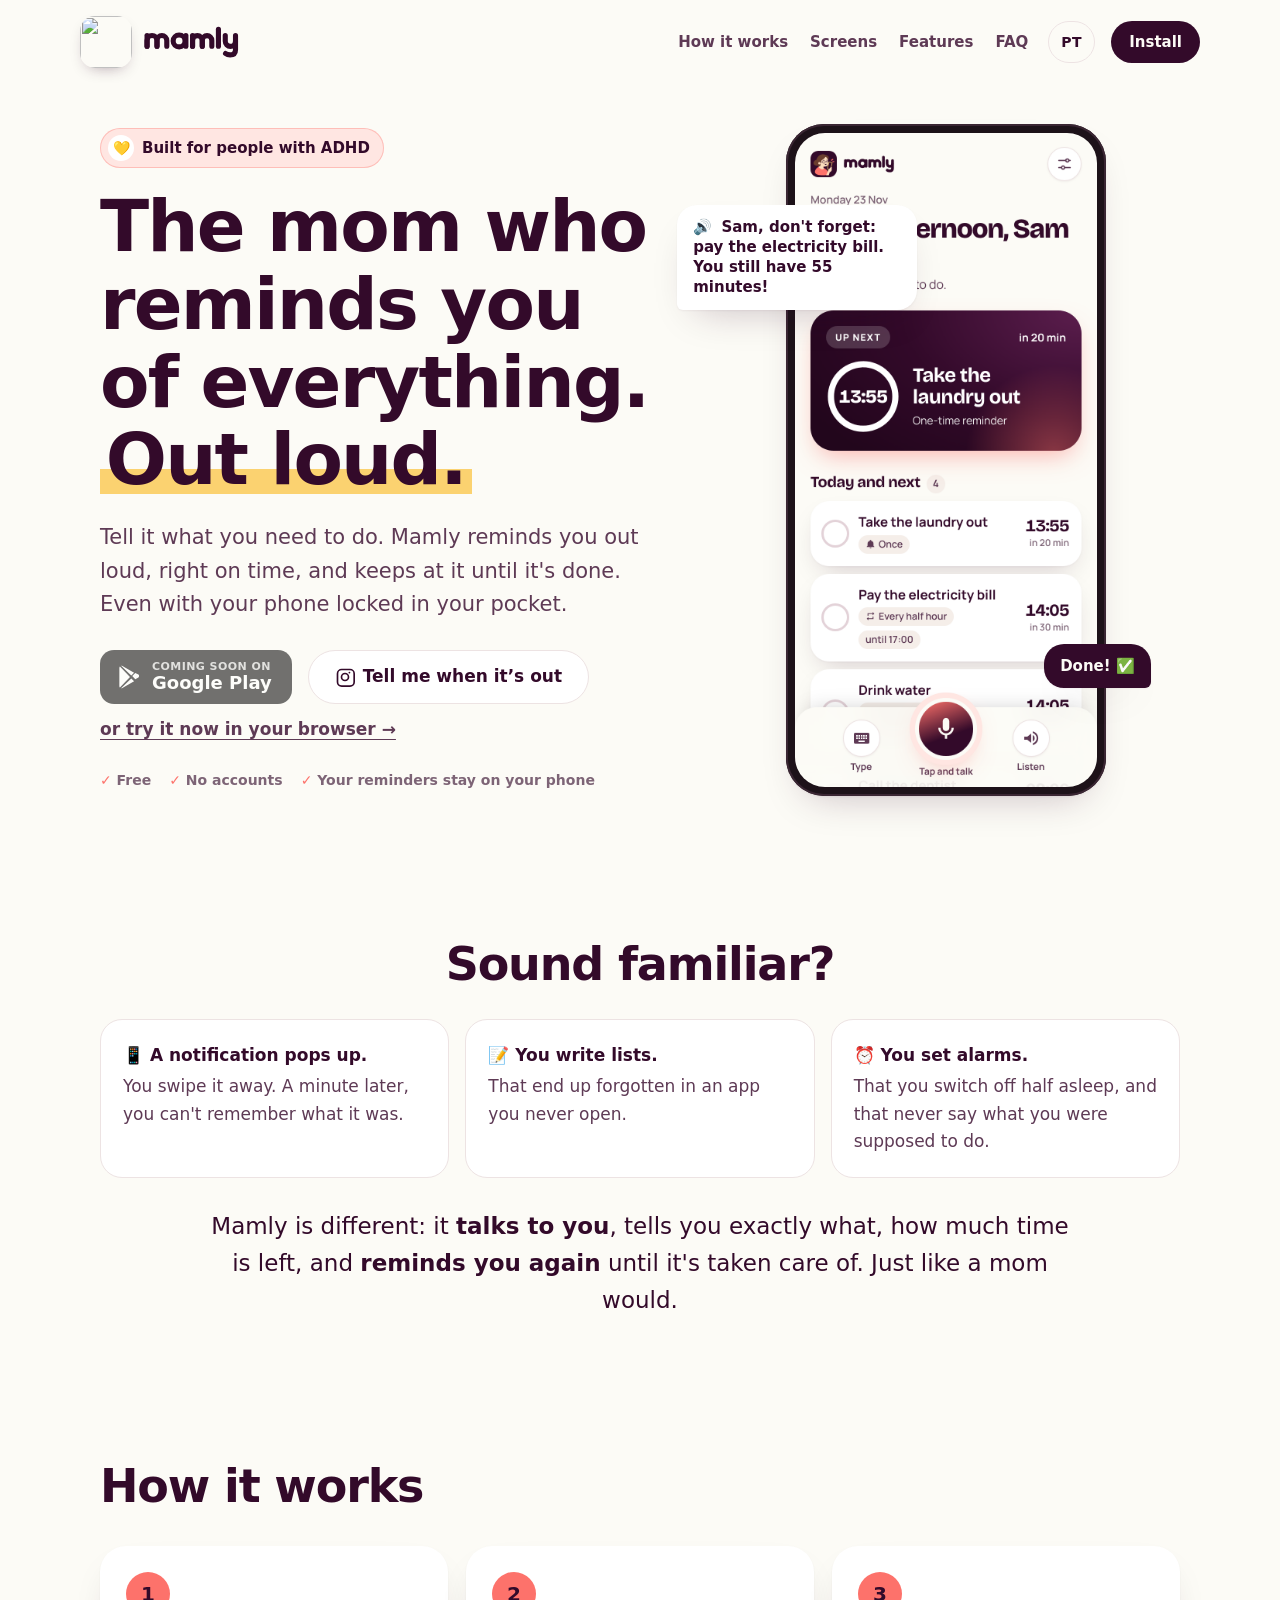
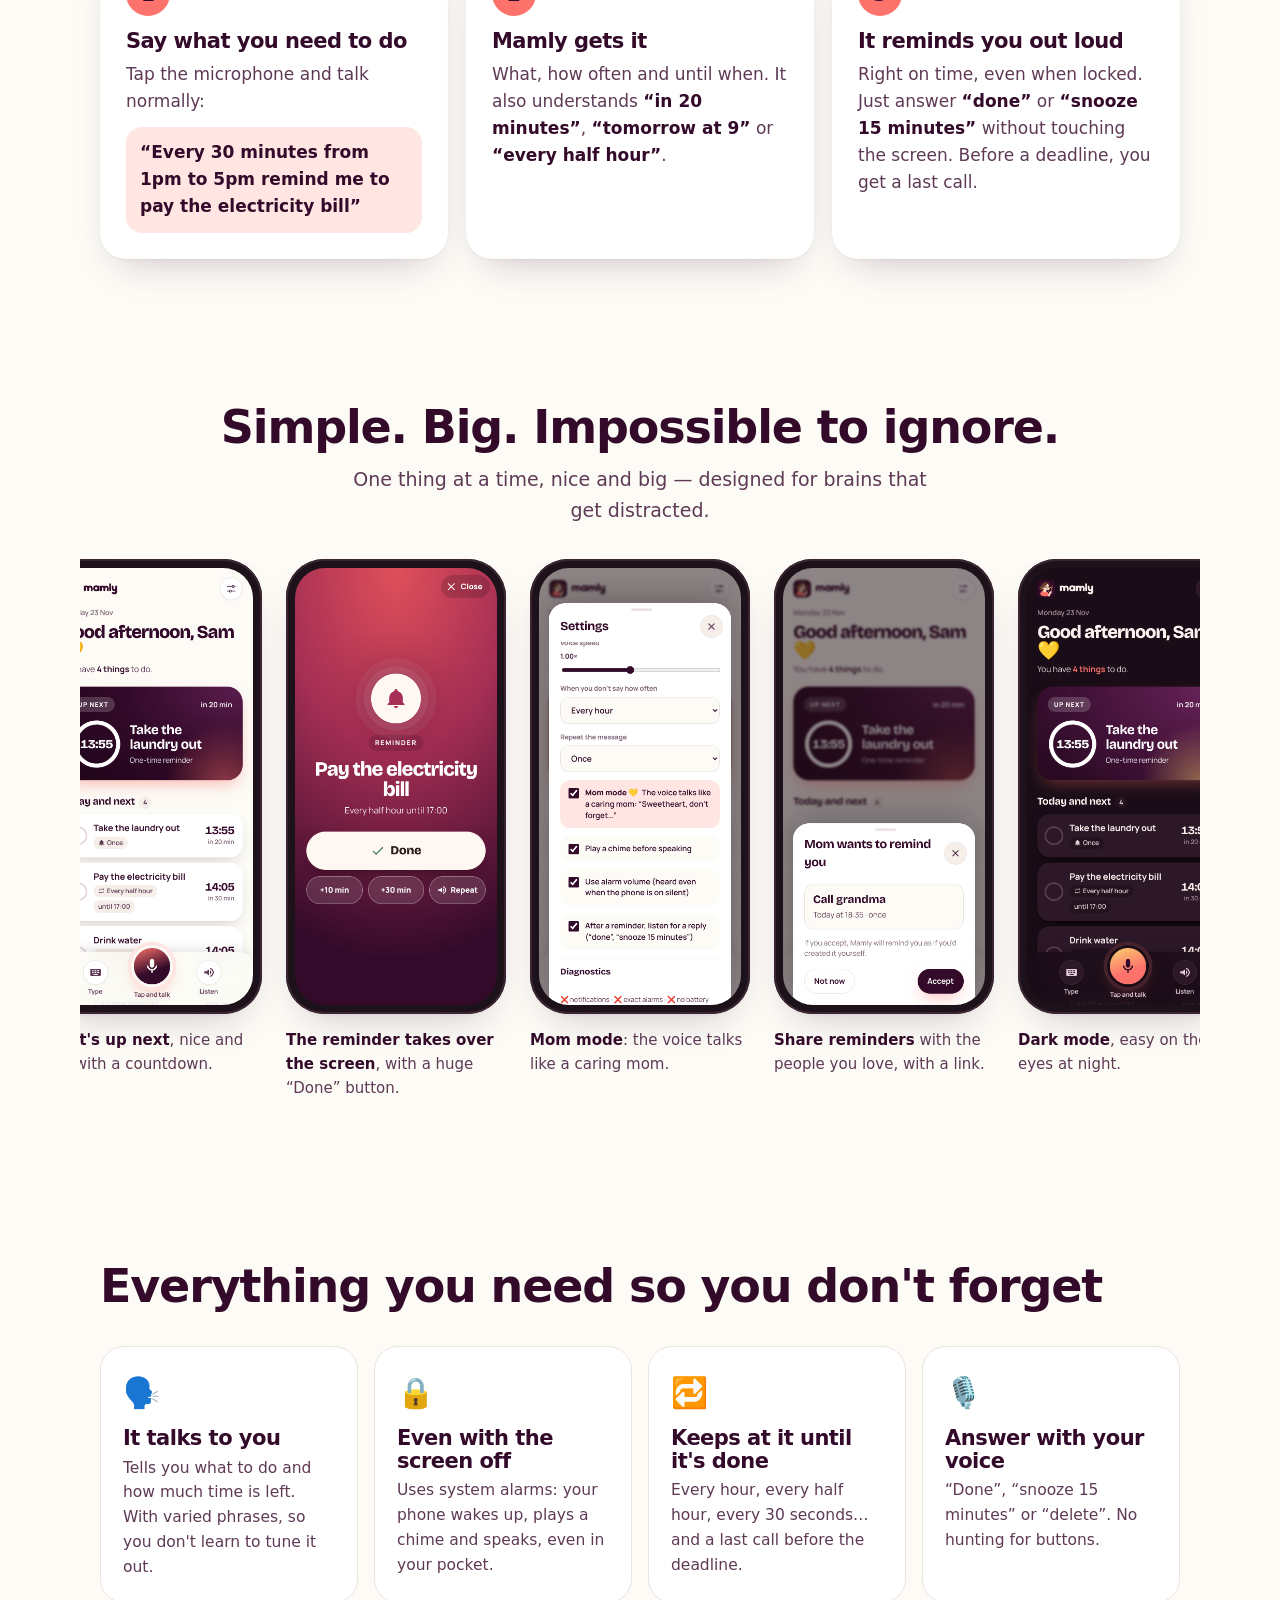
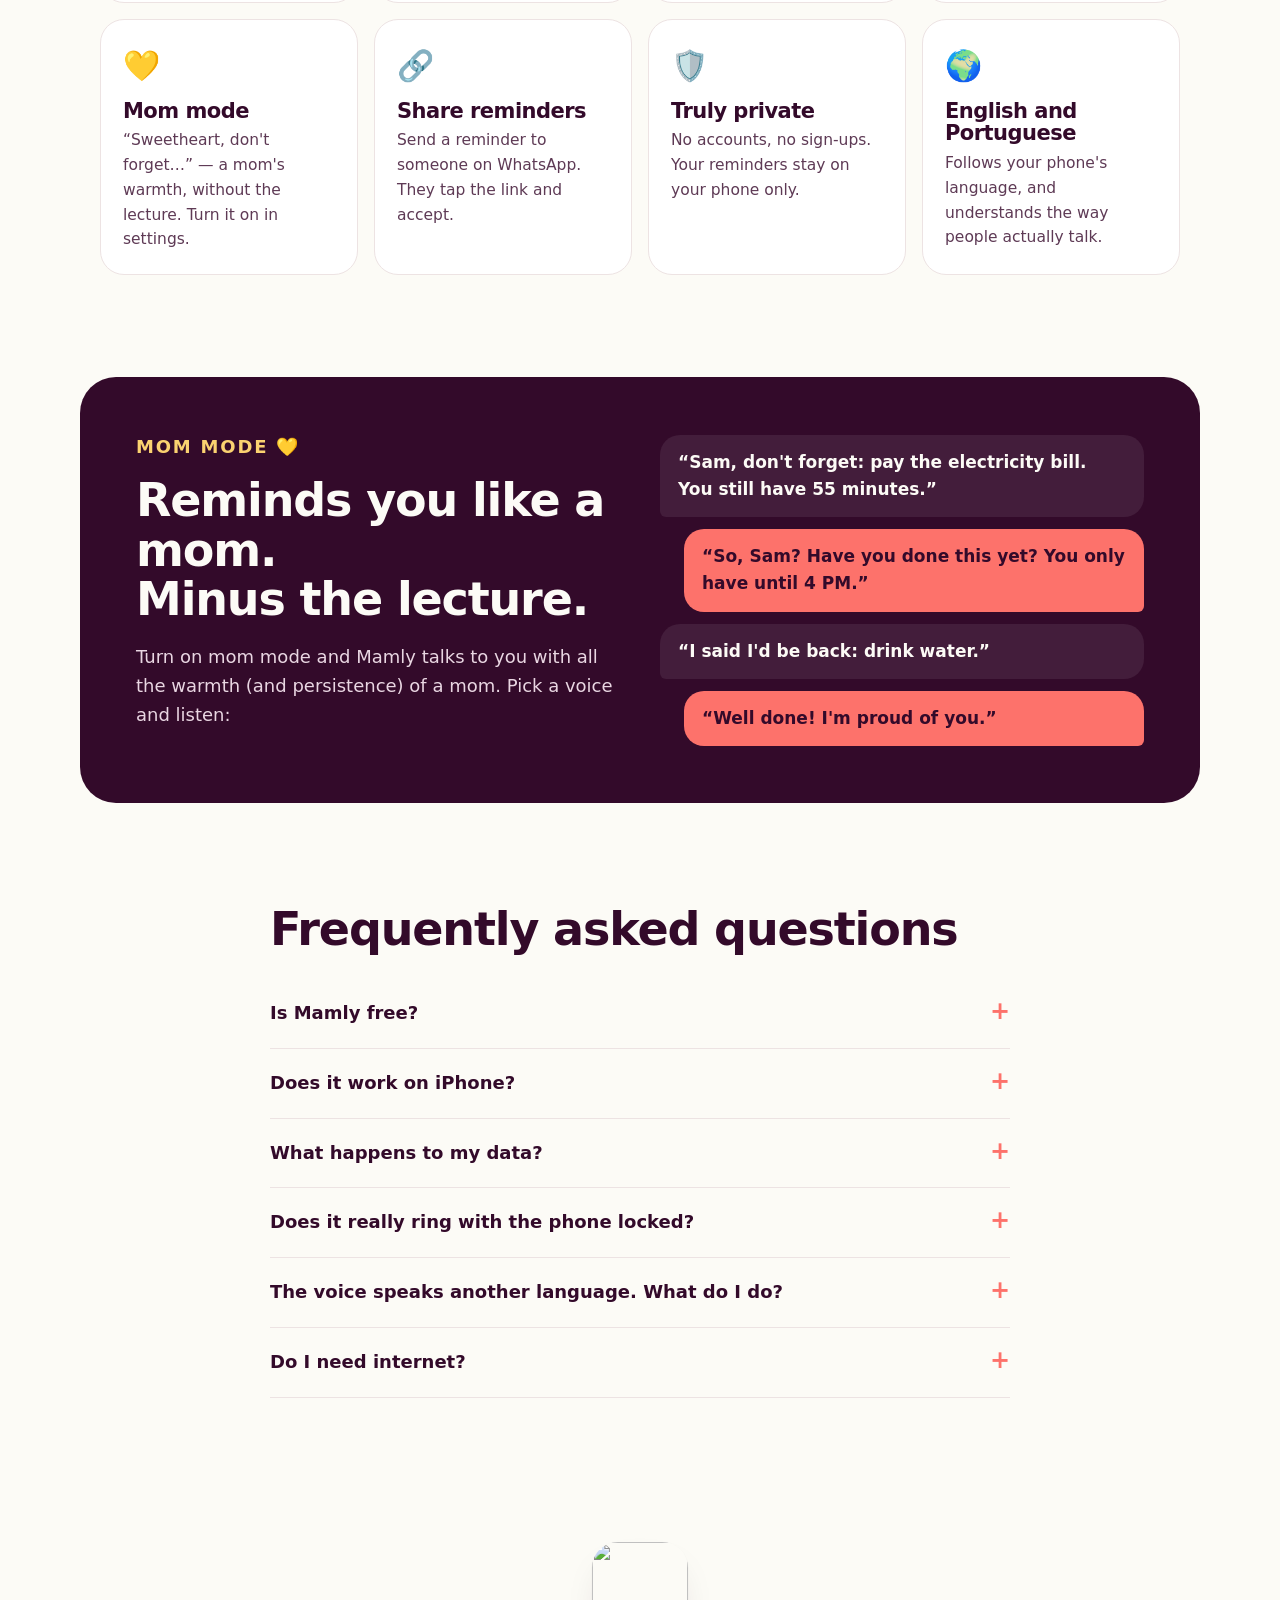
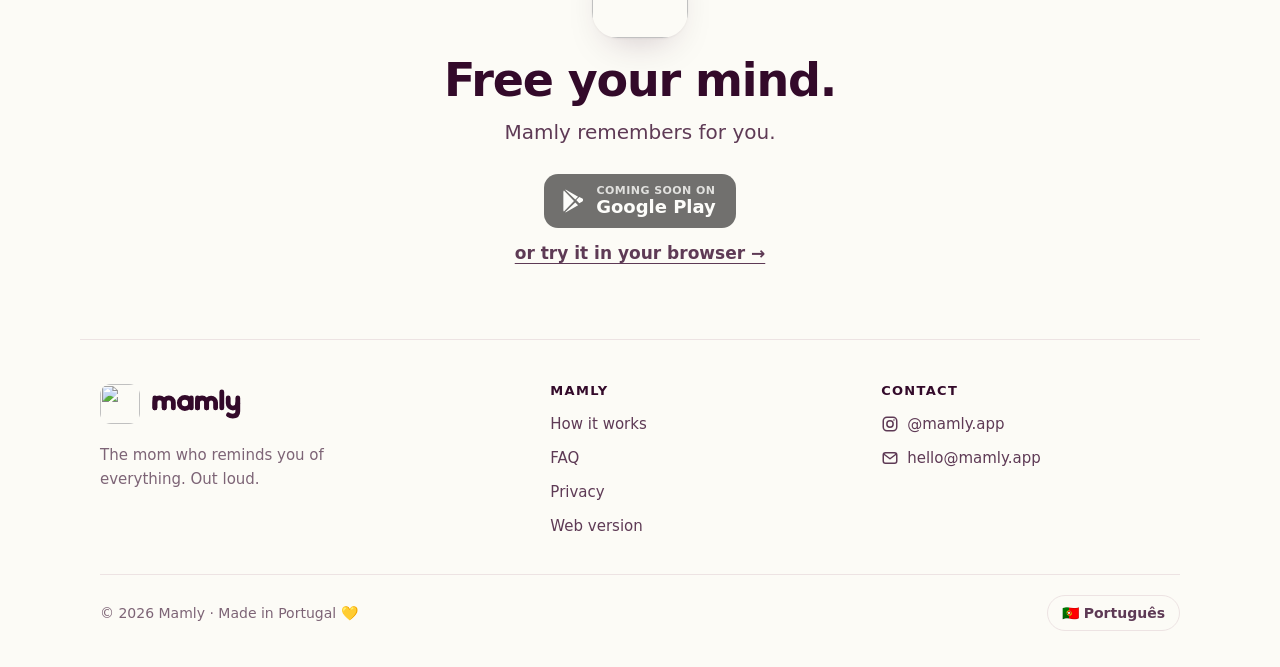
==== site/index.html @ 9e15d246 "Park sponsorship for now: hide the support card and banner The supporters feature stays in the code " ====
<!doctype html>
<html lang="pt-PT">
<head>
  <meta charset="utf-8">
  <meta name="viewport" content="width=device-width, initial-scale=1, viewport-fit=cover">
  <title>Mamly — a mãe que te lembra de tudo, em voz alta</title>
  <meta name="description" content="Diz o que tens de fazer e o Mamly lembra-te em voz alta à hora certa, mesmo com o telemóvel bloqueado. Lembretes falados, feitos a pensar em quem tem PHDA.">
  <meta name="theme-color" content="#FCFBF6" media="(prefers-color-scheme: light)">
  <meta name="theme-color" content="#1A0D17" media="(prefers-color-scheme: dark)">
  <link rel="icon" href="app/icon.svg" type="image/svg+xml">
  <link rel="apple-touch-icon" href="app/icon-512.png">
  <link rel="alternate" hreflang="pt" href="./">
  <link rel="alternate" hreflang="en" href="en/">
  <script>
    // Quem tem o browser noutra língua vai para a versão inglesa (a não ser que tenha escolhido português)
    (function () {
      var pref = null; try { pref = localStorage.getItem('mamly.site.lang'); } catch (e) {}
      var lang = (navigator.language || 'pt').toLowerCase();
      if (pref === 'en' || (!pref && lang.indexOf('pt') !== 0)) location.replace('en/' + location.hash);
    })();
  </script>
  <meta property="og:type" content="website">
  <meta property="og:title" content="Mamly — a mãe que te lembra de tudo, em voz alta">
  <meta property="og:description" content="Dizes o que tens de fazer. O Mamly lembra-te em voz alta, à hora certa — mesmo com o telemóvel bloqueado.">
  <meta property="og:image" content="https://mamly.app/img/og.png">
  <meta property="og:url" content="https://mamly.app/">
  <link rel="canonical" href="https://mamly.app/">
  <meta property="og:locale" content="pt_PT">
  <meta name="twitter:card" content="summary_large_image">
  <link rel="stylesheet" href="site.css">
</head>
<body>
  <header class="nav">
    <a class="brand" href="#top" aria-label="Mamly — início">
      <img src="app/icon.svg" alt="" width="36" height="36">
      <svg viewBox="200 776 852 288" aria-hidden="true"><g fill="none" stroke="currentColor" stroke-width="46" stroke-linecap="round" stroke-linejoin="round"><path d="M227.5 862V958"/><path d="M227.5 958V906A44.75 44.75 0 0 1 317 906V958"/><path d="M317 958V906A44 44 0 0 1 405 906V958"/><circle cx="516" cy="910" r="53.5"/><path d="M577 862V958"/><path d="M637 862V958"/><path d="M637 958V906A43.75 43.75 0 0 1 724.5 906V958"/><path d="M724.5 958V906A43 43 0 0 1 810.5 906V958"/><path d="M870 805V958"/><path d="M931.5 862V913A46.1 46.1 0 0 0 1023.7 913"/><path d="M1023.7 862V990Q1023.7 1036 975 1036Q950 1036 934 1024"/></g></svg>
    </a>
    <nav class="nav-links" aria-label="Secções">
      <a href="#como">Como funciona</a>
      <a href="#ecras">Ecrãs</a>
      <a href="#funcionalidades">Funcionalidades</a>
      <a href="#perguntas">Perguntas</a>
    </nav>
    <a class="lang-switch" href="en/" data-lang="en" hreflang="en" lang="en" title="View in English">EN</a>
    <a class="btn btn-small" href="#instalar" data-play-nav data-goatcounter-click="play-nav">Instalar</a>
  </header>

  <main id="top">
    <!-- início -->
    <section class="hero">
      <div class="hero-text">
        <p class="badge"><span class="badge-dot" aria-hidden="true">💛</span><span>Feito a pensar em quem tem <b>PHDA</b></span></p>
        <h1>A mãe que te lembra de tudo.<br><span class="hl">Em voz alta.</span></h1>
        <p class="lead">Dizes o que tens de fazer. O Mamly lembra-te à hora certa, em voz alta, e insiste até fazeres. Mesmo com o telemóvel bloqueado no bolso.</p>
        <div class="cta" id="instalar">
          <a class="store" data-play href="#" aria-disabled="true" data-goatcounter-click="play-hero">
            <svg viewBox="0 0 24 24" width="26" height="26" aria-hidden="true"><path fill="currentColor" d="M3.6 2.3c-.3.3-.5.8-.5 1.4v16.6c0 .6.2 1.1.5 1.4l9.3-9.7-9.3-9.7Zm10.5 8.4 2.6-2.7L5.9 1.9c-.4-.2-.8-.3-1.2-.2l9.4 9Zm0 2.6-9.4 9c.4.1.8 0 1.2-.2l10.8-6.1-2.6-2.7Zm6.6-3.5-2.9-1.6-2.8 2.9 2.8 2.9 2.9-1.6c.8-.5.8-2.1 0-2.6Z"/></svg>
            <span><small data-live="Disponível no">Em breve no</small>Google Play</span>
          </a>
          <a class="btn btn-soft" href="https://www.instagram.com/mamly.app/" data-soon data-goatcounter-click="instagram-hero"><svg viewBox="0 0 24 24" width="20" height="20" aria-hidden="true" fill="none" stroke="currentColor" stroke-width="2"><rect x="3" y="3" width="20" height="20" rx="5"/><circle cx="12" cy="12" r="4.2"/><circle cx="17.3" cy="6.7" r="1.1" fill="currentColor" stroke="none"/></svg>Avisa-me quando sair</a>
          <a class="link" href="app/" data-goatcounter-click="web-app-hero">ou experimenta já no browser →</a>
        </div>
        <ul class="trust">
          <li>Grátis</li><li>Sem contas</li><li>Os lembretes ficam só no teu telemóvel</li>
        </ul>
      </div>
      <div class="hero-visual">
        <div class="bubble bubble-1"><span>🔊</span> Pedro, não te esqueças: pagar a conta da luz. Ainda tens 55 minutos!</div>
        <div class="phone"><img src="img/ecra-inicio.png" alt="Ecrã principal do Mamly com o próximo aviso e a lista de lembretes" width="390" height="844"></div>
        <div class="bubble bubble-2">Feito! ✅</div>
      </div>
    </section>

    <!-- problema -->
    <section class="problem">
      <h2>Conheces isto?</h2>
      <div class="problem-grid">
        <p><b>📱 Aparece uma notificação.</b> Deslizas para o lado. Um minuto depois, já não te lembras do que era.</p>
        <p><b>📝 Escreves listas.</b> Que ficam esquecidas numa app que nunca abres.</p>
        <p><b>⏰ Metes alarmes.</b> Que desligas a meio do sono e não dizem o que tens de fazer.</p>
      </div>
      <p class="problem-answer">O Mamly é diferente: <b>fala contigo</b>, diz-te exatamente o quê, quanto tempo falta e <b>volta a lembrar</b> até tratares do assunto. Como uma mãe faria.</p>
    </section>

    <!-- como funciona -->
    <section id="como" class="how">
      <h2>Como funciona</h2>
      <ol class="steps">
        <li>
          <span class="step-n">1</span>
          <h3>Dizes o que tens de fazer</h3>
          <p>Carregas no microfone e falas normalmente:</p>
          <q>De 30 em 30 minutos das 13h às 17h avisa-me para pagar a conta da luz</q>
        </li>
        <li>
          <span class="step-n">2</span>
          <h3>O Mamly percebe tudo</h3>
          <p>O quê, de quanto em quanto tempo e até quando. Também percebe <q>daqui a 20 minutos</q>, <q>amanhã às 9</q> ou <q>de meia em meia hora</q>.</p>
        </li>
        <li>
          <span class="step-n">3</span>
          <h3>Lembra-te em voz alta</h3>
          <p>À hora certa, mesmo bloqueado. Respondes <q>feito</q> ou <q>adia 15 minutos</q> sem tocar no ecrã. Antes do prazo, dá-te um último aviso.</p>
        </li>
      </ol>
    </section>

    <!-- ecrãs -->
    <section id="ecras" class="screens">
      <h2>Simples. Grande. Impossível de ignorar.</h2>
      <p class="section-lead">Uma coisa de cada vez, em grande — pensado para cérebros que se distraem.</p>
      <div class="gallery" tabindex="0" aria-label="Ecrãs da app">
        <figure><div class="phone"><img src="img/ecra-inicio.png" alt="Ecrã principal" loading="lazy" width="390" height="844"></div><figcaption><b>O que vem a seguir</b>, em grande, com contagem decrescente.</figcaption></figure>
        <figure><div class="phone"><img src="img/ecra-aviso.png" alt="Aviso em ecrã inteiro" loading="lazy" width="390" height="844"></div><figcaption><b>O aviso ocupa o ecrã todo</b>, com um botão «Feito» enorme.</figcaption></figure>
        <figure><div class="phone"><img src="img/ecra-modo-mae.png" alt="Definições com o modo mãe" loading="lazy" width="390" height="844"></div><figcaption><b>Modo mãe</b>: a voz fala como uma mãe carinhosa.</figcaption></figure>
        <figure><div class="phone"><img src="img/ecra-partilha.png" alt="Lembrete partilhado" loading="lazy" width="390" height="844"></div><figcaption><b>Partilha lembretes</b> com quem gostas, por um link.</figcaption></figure>
        <figure><div class="phone"><img src="img/ecra-escuro.png" alt="Modo escuro" loading="lazy" width="390" height="844"></div><figcaption><b>Modo escuro</b>, para não te encandear à noite.</figcaption></figure>
      </div>
    </section>

    <!-- funcionalidades -->
    <section id="funcionalidades" class="features">
      <h2>Tudo o que precisas para não te esqueceres</h2>
      <div class="feature-grid">
        <article><span class="fi">🗣️</span><h3>Fala contigo</h3><p>Diz-te o que tens de fazer e quanto tempo falta. Com frases variadas, para não te habituares a ignorar.</p></article>
        <article><span class="fi">🔒</span><h3>Mesmo com o ecrã desligado</h3><p>Usa os alarmes do sistema: o telemóvel acorda, toca um sinal e fala, mesmo no bolso.</p></article>
        <article><span class="fi">🔁</span><h3>Insiste até fazeres</h3><p>De hora a hora, de meia em meia hora, de 30 em 30 segundos… e um último aviso antes do prazo.</p></article>
        <article><span class="fi">🎙️</span><h3>Respondes por voz</h3><p>«Feito», «adia 15 minutos» ou «apaga». Sem procurar botões.</p></article>
        <article><span class="fi">💛</span><h3>Modo mãe</h3><p>«Meu amor, não te esqueças…» — carinho de mãe, sem sermões. Liga-se nas definições.</p></article>
        <article><span class="fi">🔗</span><h3>Partilha lembretes</h3><p>Manda um lembrete a alguém por WhatsApp. A pessoa toca no link e aceita.</p></article>
        <article><span class="fi">🛡️</span><h3>Privado de verdade</h3><p>Sem contas e sem registos. Os teus lembretes ficam só no teu telemóvel.</p></article>
        <article><span class="fi">🇵🇹</span><h3>Em português de Portugal</h3><p>Percebe a forma como falamos e responde com voz portuguesa.</p></article>
      </div>
    </section>

    <!-- modo mãe -->
    <section class="mom">
      <div class="mom-text">
        <p class="eyebrow">Modo mãe 💛</p>
        <h2>Lembra-te como uma mãe.<br>Sem os sermões.</h2>
        <p>Liga o modo mãe e o Mamly passa a falar contigo com o carinho (e a insistência) de uma mãe. Escolhe uma voz e ouve:</p>
      </div>
      <ul class="quotes">
        <li>«Pedro, não te esqueças: pagar a conta da luz. Ainda tens 55 minutos.»</li>
        <li>«Então, Pedro? Já trataste disto? Só tens até às 16 horas.»</li>
        <li>«Eu disse que voltava: beber água.»</li>
        <li>«Muito bem! Estou orgulhosa de ti.»</li>
      </ul>
    </section>

    <!-- perguntas -->
    <section id="perguntas" class="faq">
      <h2>Perguntas frequentes</h2>
      <details><summary>O Mamly é grátis?</summary><p>Sim, é grátis e sem subscrições.</p></details>
      <details><summary>Funciona no iPhone?</summary><p>Por agora a app é só para Android. No iPhone podes usar a <a href="app/">versão web</a>, mas aí os avisos só tocam com a página aberta.</p></details>
      <details><summary>O que acontece aos meus dados?</summary><p>Os lembretes ficam guardados só no teu telemóvel. Não há contas nem servidores do Mamly. Quando falas para o microfone, o áudio é transformado em texto pelo serviço de voz do Android (normalmente da Google). Lê a <a href="privacidade.html">política de privacidade</a>.</p></details>
      <details><summary>Toca mesmo com o telemóvel bloqueado?</summary><p>Sim. O Mamly usa os alarmes do sistema Android. Em algumas marcas (Samsung, Xiaomi) convém permitir que a app funcione em segundo plano — a própria app mostra-te como.</p></details>
      <details><summary>A voz fala noutra língua. O que faço?</summary><p>Instala a voz «Português (Portugal)» nas definições do Android, em «Saída de texto para voz», e escolhe a Google como motor. A app ajuda-te a lá chegar.</p></details>
      <details><summary>Preciso de internet?</summary><p>Os avisos funcionam sem internet. Para perceber o que dizes ao microfone e para as vozes «naturais», o Android pode precisar de ligação.</p></details>
    </section>

    <!-- apoio -->
    <section class="sponsor" id="apoiar" hidden>
      <div class="sponsor-card">
        <p class="eyebrow">Apoia o projeto</p>
        <h2>Este espaço pode ser teu.</h2>
        <p>O Mamly é grátis e feito com carinho em Portugal. Se a tua marca, empresa ou projeto quer apoiar o Mamly, fala connosco.</p>
        <a class="btn" href="apoiar.html" data-goatcounter-click="banner-apoiar">Quero apoiar</a>
      </div>
    </section>

    <!-- chamada final -->
    <section class="final">
      <img src="app/icon.svg" alt="" width="96" height="96">
      <h2>Deixa a tua cabeça livre.</h2>
      <p>O Mamly lembra-se por ti.</p>
      <div class="cta cta-center">
        <a class="store" data-play href="#" aria-disabled="true" data-goatcounter-click="play-final">
          <svg viewBox="0 0 24 24" width="26" height="26" aria-hidden="true"><path fill="currentColor" d="M3.6 2.3c-.3.3-.5.8-.5 1.4v16.6c0 .6.2 1.1.5 1.4l9.3-9.7-9.3-9.7Zm10.5 8.4 2.6-2.7L5.9 1.9c-.4-.2-.8-.3-1.2-.2l9.4 9Zm0 2.6-9.4 9c.4.1.8 0 1.2-.2l10.8-6.1-2.6-2.7Zm6.6-3.5-2.9-1.6-2.8 2.9 2.8 2.9 2.9-1.6c.8-.5.8-2.1 0-2.6Z"/></svg>
          <span><small data-live="Disponível no">Em breve no</small>Google Play</span>
        </a>
        <a class="link" href="app/" data-goatcounter-click="web-app-final">ou experimenta no browser →</a>
      </div>
    </section>
  </main>

  <footer class="footer">
    <div class="footer-grid">
      <div class="footer-brand">
        <a class="footer-logo" href="./"><img src="app/icon.svg" alt="" width="40" height="40"><svg viewBox="200 776 852 288" aria-hidden="true"><g fill="none" stroke="currentColor" stroke-width="46" stroke-linecap="round" stroke-linejoin="round"><path d="M227.5 862V958"/><path d="M227.5 958V906A44.75 44.75 0 0 1 317 906V958"/><path d="M317 958V906A44 44 0 0 1 405 906V958"/><circle cx="516" cy="910" r="53.5"/><path d="M577 862V958"/><path d="M637 862V958"/><path d="M637 958V906A43.75 43.75 0 0 1 724.5 906V958"/><path d="M724.5 958V906A43 43 0 0 1 810.5 906V958"/><path d="M870 805V958"/><path d="M931.5 862V913A46.1 46.1 0 0 0 1023.7 913"/><path d="M1023.7 862V990Q1023.7 1036 975 1036Q950 1036 934 1024"/></g></svg><span class="sr-only">Mamly</span></a>
        <p>A mãe que te lembra de tudo. Em voz alta.</p>
      </div>
      <nav class="footer-col" aria-label="Mamly">
        <h3>Mamly</h3>
        <a href="./#como">Como funciona</a>
        <a href="./#perguntas">Perguntas</a>
        <a href="privacidade.html">Privacidade</a>
        <a href="app/" data-goatcounter-click="footer-web-app">Versão web</a>
      </nav>
      <div class="footer-col">
        <h3>Contacto</h3>
        <a class="footer-ic" href="https://www.instagram.com/mamly.app/" rel="me" data-goatcounter-click="instagram-footer"><svg viewBox="0 0 24 24" width="18" height="18" aria-hidden="true" fill="none" stroke="currentColor" stroke-width="2"><rect x="3" y="3" width="18" height="18" rx="5"/><circle cx="12" cy="12" r="4.2"/><circle cx="17.3" cy="6.7" r="1.1" fill="currentColor" stroke="none"/></svg>@mamly.app</a>
        <a class="footer-ic" href="mailto:ola@mamly.app" data-goatcounter-click="email-footer"><svg viewBox="0 0 24 24" width="18" height="18" aria-hidden="true" fill="none" stroke="currentColor" stroke-width="2" stroke-linecap="round" stroke-linejoin="round"><rect x="3" y="5" width="18" height="14" rx="3"/><path d="m4 7 8 6 8-6"/></svg>ola@mamly.app</a>
      </div>
    </div>
    <div class="footer-bottom">
      <p>© 2026 Mamly · Feito em Portugal 💛</p>
      <a class="footer-lang" href="en/" data-lang="en" hreflang="en" lang="en">🇬🇧 English</a>
    </div>
  </footer>

  <script src="config.js"></script>
</body>
</html>
---- site/site.css ----
/* Mamly — landing page. Cores do logo: ameixa, coral, amarelo e creme. */
@font-face { font-family: "Bricolage Grotesque"; src: url("app/fonts/bricolage-grotesque.woff2") format("woff2"); font-weight: 200 800; font-display: swap; }
@font-face { font-family: "Manrope"; src: url("app/fonts/manrope.woff2") format("woff2"); font-weight: 200 800; font-display: swap; }

:root {
  --bg: #FCFBF6; --bg-2: #F6EFE9; --card: #FFFFFF; --ink: #330A2A; --ink-2: #5E3A55; --muted: #7D6476; --line: #EDE3E3;
  --plum: #330A2A; --plum-2: #5C1E4E; --coral: #FD726B; --coral-soft: #FFE6E2; --sun: #FBD270; --cream: #FCFBF6;
  --btn-bg: #330A2A; --btn-ink: #FCFBF6;
  --shadow: 0 1px 2px rgba(51,10,42,.05), 0 18px 40px -20px rgba(51,10,42,.28);
  --display: "Bricolage Grotesque", ui-rounded, system-ui, sans-serif;
  --body: "Manrope", system-ui, -apple-system, "Segoe UI", Roboto, sans-serif;
  color-scheme: light;
}
@media (prefers-color-scheme: dark) {
  :root {
    --bg: #1A0D17; --bg-2: #24131F; --card: #2D1828; --ink: #FCF3F0; --ink-2: #E2CDD8; --muted: #A9909F; --line: #42283A;
    --coral-soft: #46222D; --btn-bg: #FD726B; --btn-ink: #330A2A;
    --shadow: 0 1px 2px rgba(0,0,0,.4), 0 18px 40px -20px rgba(0,0,0,.8);
    color-scheme: dark;
  }
}

* { box-sizing: border-box; }
html { scroll-behavior: smooth; -webkit-text-size-adjust: 100%; }
body { margin: 0; background: var(--bg); color: var(--ink); font: 17px/1.6 var(--body); -webkit-font-smoothing: antialiased; overflow-x: hidden; }
img { max-width: 100%; display: block; }
a { color: inherit; }
h1, h2, h3 { font-family: var(--display); letter-spacing: -.025em; line-height: 1.08; margin: 0; }
h2 { font-size: clamp(30px, 6vw, 46px); font-weight: 800; }
h3 { font-size: 21px; font-weight: 700; }
section { max-width: 1120px; margin: 0 auto; padding: 72px 20px; }
:focus-visible { outline: 3px solid var(--coral); outline-offset: 3px; border-radius: 6px; }
@media (max-width: 600px) { section { padding: 56px 16px; } }

/* navegação */
.nav {
  position: sticky; top: 0; z-index: 10; display: flex; align-items: center; gap: 16px;
  max-width: 1160px; margin: 0 auto; padding: 16px 20px;
  background: color-mix(in srgb, var(--bg) 86%, transparent); backdrop-filter: blur(14px); -webkit-backdrop-filter: blur(14px);
}
.brand { display: flex; align-items: center; gap: 12px; text-decoration: none; color: var(--ink); }
.brand img { width: 52px; height: 52px; border-radius: 15px; box-shadow: 0 6px 16px -8px rgba(51,10,42,.45); }
.brand svg { height: 32px; width: auto; }
@media (max-width: 600px) {
  .brand { gap: 10px; }
  .brand img { width: 46px; height: 46px; border-radius: 13px; }
  .brand svg { height: 28px; }
}
.lang-switch {
  display: grid; place-items: center; min-width: 44px; height: 42px; padding: 0 12px; border-radius: 999px;
  border: 1.5px solid var(--line); color: var(--ink); font-weight: 800; font-size: 14px; letter-spacing: .04em; text-decoration: none;
}
.lang-switch:hover { border-color: var(--ink); }
.lang-switch { margin-left: auto; }
.nav-links + .lang-switch { margin-left: 4px; }   /* no computador, os links do menu já empurram para a direita */
.nav-links { display: flex; gap: 22px; margin-left: auto; font-weight: 600; font-size: 15px; }
.nav-links a { text-decoration: none; color: var(--ink-2); }
.nav-links a:hover { color: var(--ink); }
@media (max-width: 820px) {
  .nav-links { display: none; }
  .nav .lang-switch { margin-left: auto; }
  .nav .btn-small { margin-left: 0; }
}

/* botões */
.btn {
  display: inline-flex; align-items: center; justify-content: center; gap: 8px; min-height: 54px; padding: 0 26px;
  border-radius: 999px; background: var(--btn-bg); color: var(--btn-ink); font-weight: 800; font-size: 17px; text-decoration: none;
  box-shadow: 0 14px 30px -12px rgba(253,114,107,.6); transition: transform .15s;
}
.btn:hover { transform: translateY(-2px); }
.btn-small { min-height: 42px; padding: 0 18px; font-size: 15px; box-shadow: none; }
.store {
  display: inline-flex; align-items: center; gap: 10px; min-height: 54px; padding: 0 20px 0 16px; border-radius: 14px;
  background: #000; color: #fff; text-decoration: none; font-weight: 700; font-size: 18px; line-height: 1.1;
}
.store small { display: block; font-size: 11px; font-weight: 600; opacity: .8; text-transform: uppercase; letter-spacing: .04em; }
.store[aria-disabled="true"] { opacity: .55; cursor: default; }
.link { font-weight: 700; color: var(--ink-2); text-underline-offset: 4px; }

/* início */
.hero { display: grid; grid-template-columns: 1.1fr .9fr; gap: 40px; align-items: center; padding-top: 40px; }
.badge {
  display: inline-flex; align-items: center; gap: 8px; margin: 0 0 20px; padding: 7px 14px 7px 8px; border-radius: 999px;
  background: var(--coral-soft); color: var(--ink); font-size: 15px; font-weight: 600; white-space: nowrap;
  box-shadow: inset 0 0 0 1px rgba(253,114,107,.35);
}
.badge b { font-weight: 800; }
.badge-dot { display: grid; place-items: center; width: 26px; height: 26px; border-radius: 50%; background: var(--card); font-size: 14px; }
@media (max-width: 360px) { .badge { font-size: 13.5px; } }
.eyebrow { margin: 0 0 14px; font-size: 13px; font-weight: 800; letter-spacing: .1em; text-transform: uppercase; color: var(--coral); }
.hero h1 { font-size: clamp(40px, 7.4vw, 72px); font-weight: 800; }
.hl { background: linear-gradient(transparent 62%, var(--sun) 62%, var(--sun) 92%, transparent 92%); padding: 0 .08em; }
@media (prefers-color-scheme: dark) { .hl { background: none; color: var(--coral); } }
.lead { font-size: clamp(18px, 2.4vw, 21px); color: var(--ink-2); margin: 22px 0 28px; max-width: 34em; }
.cta { display: flex; flex-wrap: wrap; align-items: center; gap: 12px 16px; }
.cta .link { flex-basis: 100%; }
.cta-center { justify-content: center; } .cta-center .link { text-align: center; }
.trust { display: flex; flex-wrap: wrap; gap: 8px 18px; padding: 0; margin: 26px 0 0; list-style: none; font-size: 14px; font-weight: 600; color: var(--muted); }
.trust li::before { content: "✓ "; color: var(--coral); font-weight: 800; }
.hero-visual { position: relative; justify-self: center; width: min(320px, 78vw); }
.bubble {
  position: absolute; z-index: 2; background: var(--card); color: var(--ink); border-radius: 20px; padding: 12px 16px;
  font-weight: 700; font-size: 15px; line-height: 1.35; box-shadow: var(--shadow); max-width: 240px;
}
.bubble-1 { top: 12%; left: -34%; border-bottom-left-radius: 6px; }
.bubble-1 span { margin-right: 4px; }
.bubble-2 { bottom: 16%; right: -14%; background: var(--plum); color: var(--cream); border-bottom-right-radius: 6px; }
@media (max-width: 860px) {
  .hero { grid-template-columns: 1fr; text-align: left; padding-top: 24px; }
  .hero-visual { margin-top: 30px; }
  .bubble-1 { left: -8%; top: 6%; max-width: 200px; font-size: 14px; }
  .bubble-2 { right: -6%; }
}

/* moldura de telemóvel */
.phone {
  border-radius: 38px; padding: 9px; background: #1d1219; box-shadow: var(--shadow), inset 0 0 0 2px #3a2633;
}
.phone img { border-radius: 30px; width: 100%; height: auto; aspect-ratio: 390 / 844; object-fit: cover; object-position: top; }

/* problema */
.problem { text-align: center; }
.problem-grid { display: grid; grid-template-columns: repeat(3, 1fr); gap: 16px; margin: 30px 0; text-align: left; }
.problem-grid p { margin: 0; background: var(--card); border: 1px solid var(--line); border-radius: 22px; padding: 22px; color: var(--ink-2); }
.problem-grid b { display: block; color: var(--ink); margin-bottom: 4px; }
.problem-answer { font-size: clamp(19px, 2.6vw, 23px); max-width: 38em; margin: 0 auto; }
@media (max-width: 760px) { .problem-grid { grid-template-columns: 1fr; } }

/* como funciona */
.steps { list-style: none; padding: 0; margin: 34px 0 0; display: grid; grid-template-columns: repeat(3, 1fr); gap: 18px; }
.steps li { background: var(--card); border-radius: 26px; padding: 26px; box-shadow: var(--shadow); }
.step-n {
  display: grid; place-items: center; width: 44px; height: 44px; border-radius: 50%; margin-bottom: 14px;
  background: var(--coral); color: var(--plum); font-family: var(--display); font-weight: 800; font-size: 20px;
}
.steps p { color: var(--ink-2); margin: 8px 0 0; }
.steps q { display: block; margin-top: 12px; padding: 12px 14px; border-radius: 16px; background: var(--coral-soft); font-weight: 700; color: var(--ink); }
.steps p q { display: inline; padding: 0; margin: 0; background: none; font-weight: 700; color: var(--ink); }
@media (max-width: 860px) { .steps { grid-template-columns: 1fr; } }

/* ecrãs */
.screens { text-align: center; }
.section-lead { color: var(--ink-2); font-size: 19px; margin: 12px auto 0; max-width: 32em; }
.gallery {
  display: grid; grid-auto-flow: column; grid-auto-columns: minmax(220px, 250px); gap: 24px; overflow-x: auto;
  scroll-snap-type: x mandatory; padding: 34px 20px 18px; margin: 0 -20px; text-align: left; scrollbar-width: thin;
}
.gallery figure { margin: 0; scroll-snap-align: start; }
.gallery { scroll-padding: 0 20px; }
@media (max-width: 600px) { .gallery { margin: 0 -16px; padding: 30px 16px 16px; scroll-padding: 0 16px; } }
.gallery figcaption { margin-top: 14px; font-size: 15px; color: var(--ink-2); }
.gallery figcaption b { color: var(--ink); }
@media (min-width: 1180px) { .gallery { justify-content: center; } }

/* funcionalidades */
.feature-grid { display: grid; grid-template-columns: repeat(4, 1fr); gap: 16px; margin-top: 34px; }
.feature-grid article { background: var(--card); border: 1px solid var(--line); border-radius: 24px; padding: 22px; }
.fi { font-size: 30px; display: block; margin-bottom: 10px; }
.feature-grid p { margin: 6px 0 0; color: var(--ink-2); font-size: 15.5px; }
@media (max-width: 980px) { .feature-grid { grid-template-columns: repeat(2, 1fr); } }
@media (max-width: 520px) { .feature-grid { grid-template-columns: 1fr; } }

/* modo mãe */
.mom {
  display: grid; grid-template-columns: 1fr 1fr; gap: 40px; align-items: center;
  background: var(--plum); color: var(--cream); border-radius: 36px; padding: 56px; margin-top: 30px; margin-bottom: 30px;
}
.mom .eyebrow { color: var(--sun); }
.mom p { color: #E9D6E2; font-size: 18px; }
.quotes { list-style: none; padding: 0; margin: 0; display: grid; gap: 12px; }
.quotes li { background: rgba(255,255,255,.08); border-radius: 20px 20px 20px 6px; padding: 14px 18px; font-weight: 700; font-size: 17px; }
.quotes li:nth-child(even) { background: var(--coral); color: var(--plum); border-radius: 20px 20px 6px 20px; margin-left: 24px; }
@media (max-width: 860px) { .mom { grid-template-columns: 1fr; padding: 34px 22px; border-radius: 28px; margin-left: 16px; margin-right: 16px; } }

/* perguntas */
.faq { max-width: 780px; }
.faq h2 { margin-bottom: 24px; }
.faq details { border-bottom: 1px solid var(--line); padding: 4px 0; }
.faq summary { cursor: pointer; list-style: none; padding: 16px 0; font-weight: 800; font-size: 18px; display: flex; justify-content: space-between; gap: 12px; }
.faq summary::-webkit-details-marker { display: none; }
.faq summary::after { content: "+"; font-size: 24px; line-height: 1; color: var(--coral); transition: transform .2s; }
.faq details[open] summary::after { transform: rotate(45deg); }
.faq p { margin: 0 0 18px; color: var(--ink-2); }

/* final + rodapé */
.final { text-align: center; }
.final img { margin: 0 auto 18px; border-radius: 26px; box-shadow: var(--shadow); }
.final p { font-size: 20px; color: var(--ink-2); margin: 10px 0 26px; }
/* rodapé */
.footer { max-width: 1120px; margin: 0 auto; padding: 44px 20px 36px; border-top: 1px solid var(--line); color: var(--muted); font-size: 15px; }
.footer-grid { display: grid; grid-template-columns: 1.4fr 1fr 1fr; gap: 32px; }
.footer-logo { display: inline-flex; align-items: center; gap: 12px; color: var(--ink); text-decoration: none; font-family: var(--display); font-size: 26px; letter-spacing: -.03em; }
.footer-logo img { border-radius: 11px; }
.footer-logo svg { height: 30px; width: auto; display: block; }
.sr-only { position: absolute; width: 1px; height: 1px; overflow: hidden; clip: rect(0 0 0 0); white-space: nowrap; }
.footer-brand p { margin: 12px 0 0; max-width: 280px; }
.footer-col { display: grid; gap: 10px; align-content: start; }
.footer-col h3 { font-family: var(--body); font-size: 13px; font-weight: 800; letter-spacing: .1em; text-transform: uppercase; color: var(--ink); margin: 0 0 4px; }
.footer-col a { color: var(--ink-2); text-decoration: none; width: fit-content; }
.footer-col a:hover { color: var(--ink); text-decoration: underline; text-underline-offset: 4px; }
.footer-ic { display: inline-flex; align-items: center; gap: 8px; }
.footer-bottom { display: flex; flex-wrap: wrap; justify-content: space-between; align-items: center; gap: 12px; margin-top: 36px; padding-top: 20px; border-top: 1px solid var(--line); font-size: 14px; }
.footer-bottom p { margin: 0; }
.footer-lang { color: var(--ink-2); font-weight: 700; text-decoration: none; padding: 6px 14px; border: 1.5px solid var(--line); border-radius: 999px; }
.footer-lang:hover { border-color: var(--ink); }
@media (max-width: 720px) {
  .footer-grid { grid-template-columns: 1fr 1fr; gap: 28px 20px; }
  .footer-brand { grid-column: 1 / -1; }
}
/* apoio */
.sponsor { padding-top: 0; }
.sponsor-card {
  max-width: 880px; margin: 0 auto; text-align: center; padding: 44px 28px; border-radius: 32px;
  border: 2px dashed color-mix(in srgb, var(--coral) 55%, transparent); background: var(--coral-soft);
}
.sponsor-card h2 { font-size: clamp(30px, 5vw, 42px); }
.sponsor-card p:not(.eyebrow) { max-width: 560px; margin: 14px auto 24px; color: var(--ink-2); }
.btn-soft { background: var(--card); color: var(--ink); border: 1.5px solid var(--line); box-shadow: none; }
@media (prefers-reduced-motion: reduce) { * { transition: none !important; scroll-behavior: auto !important; } }
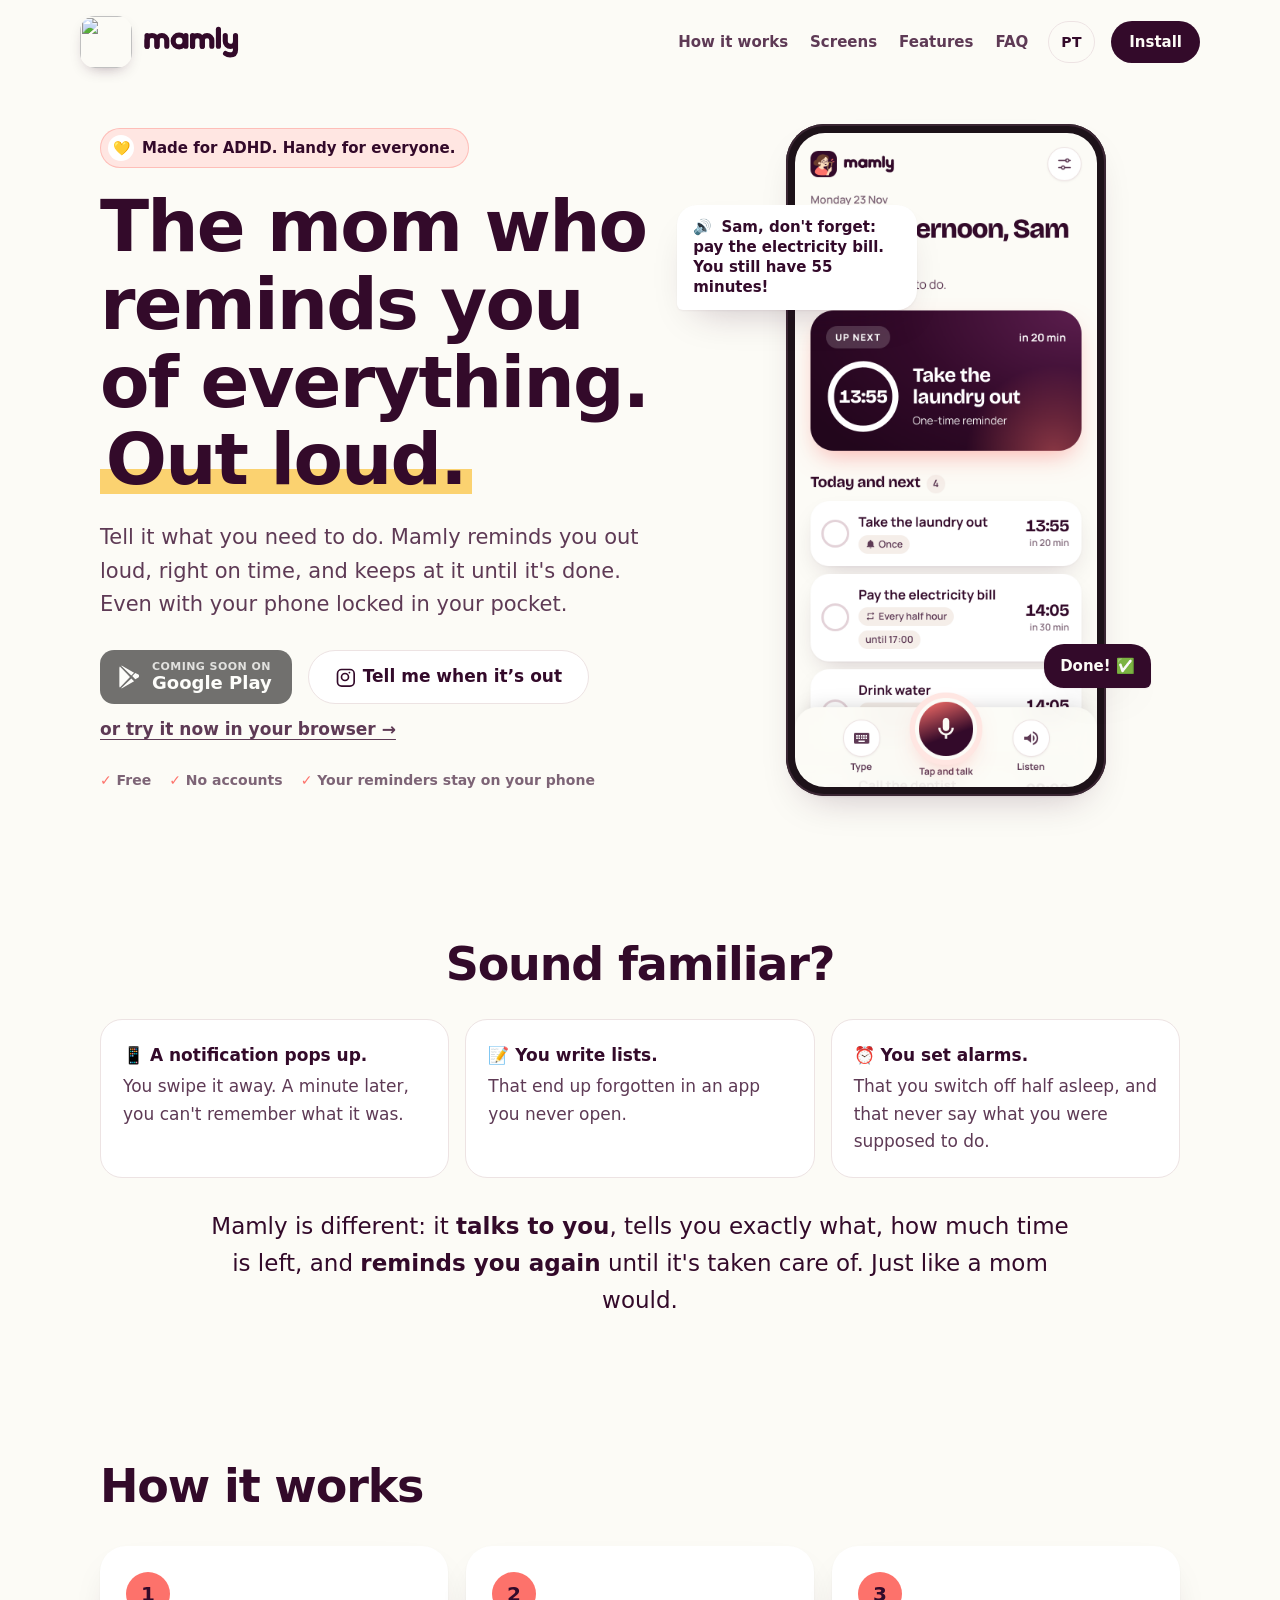
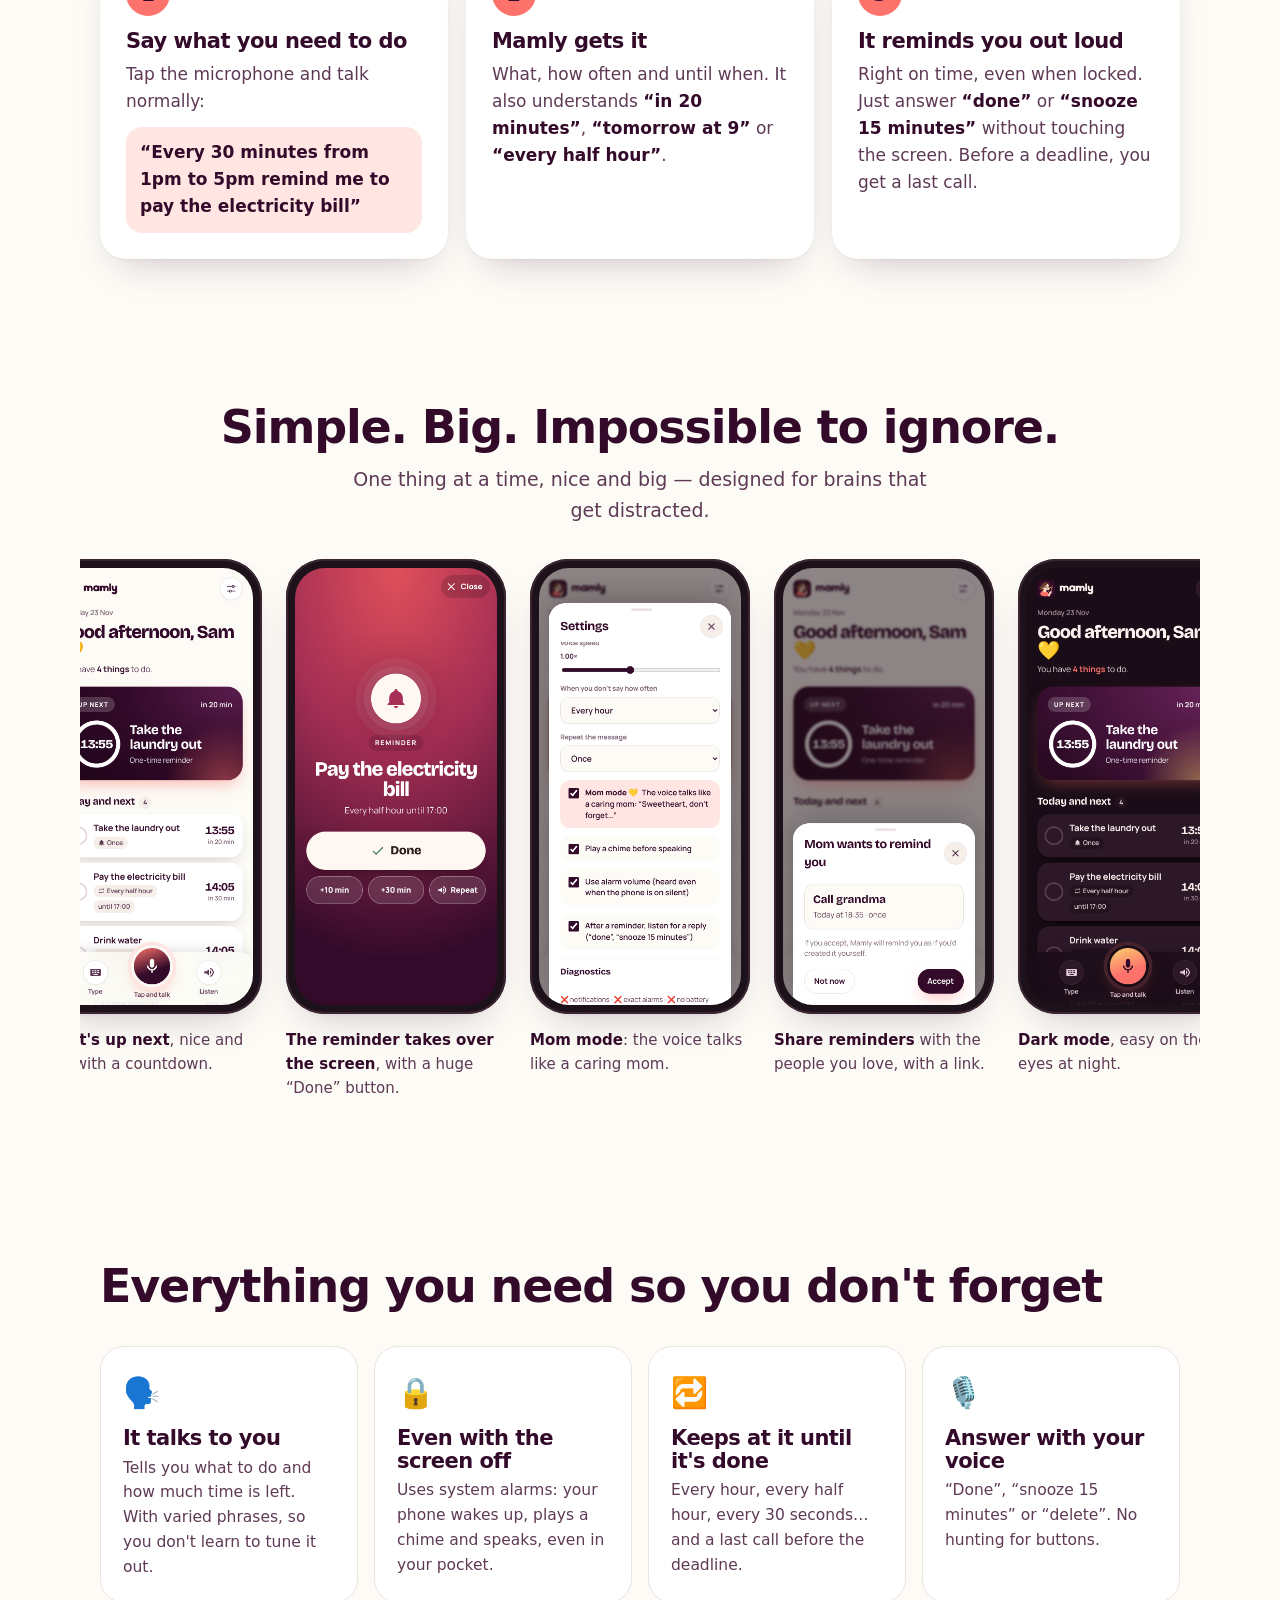
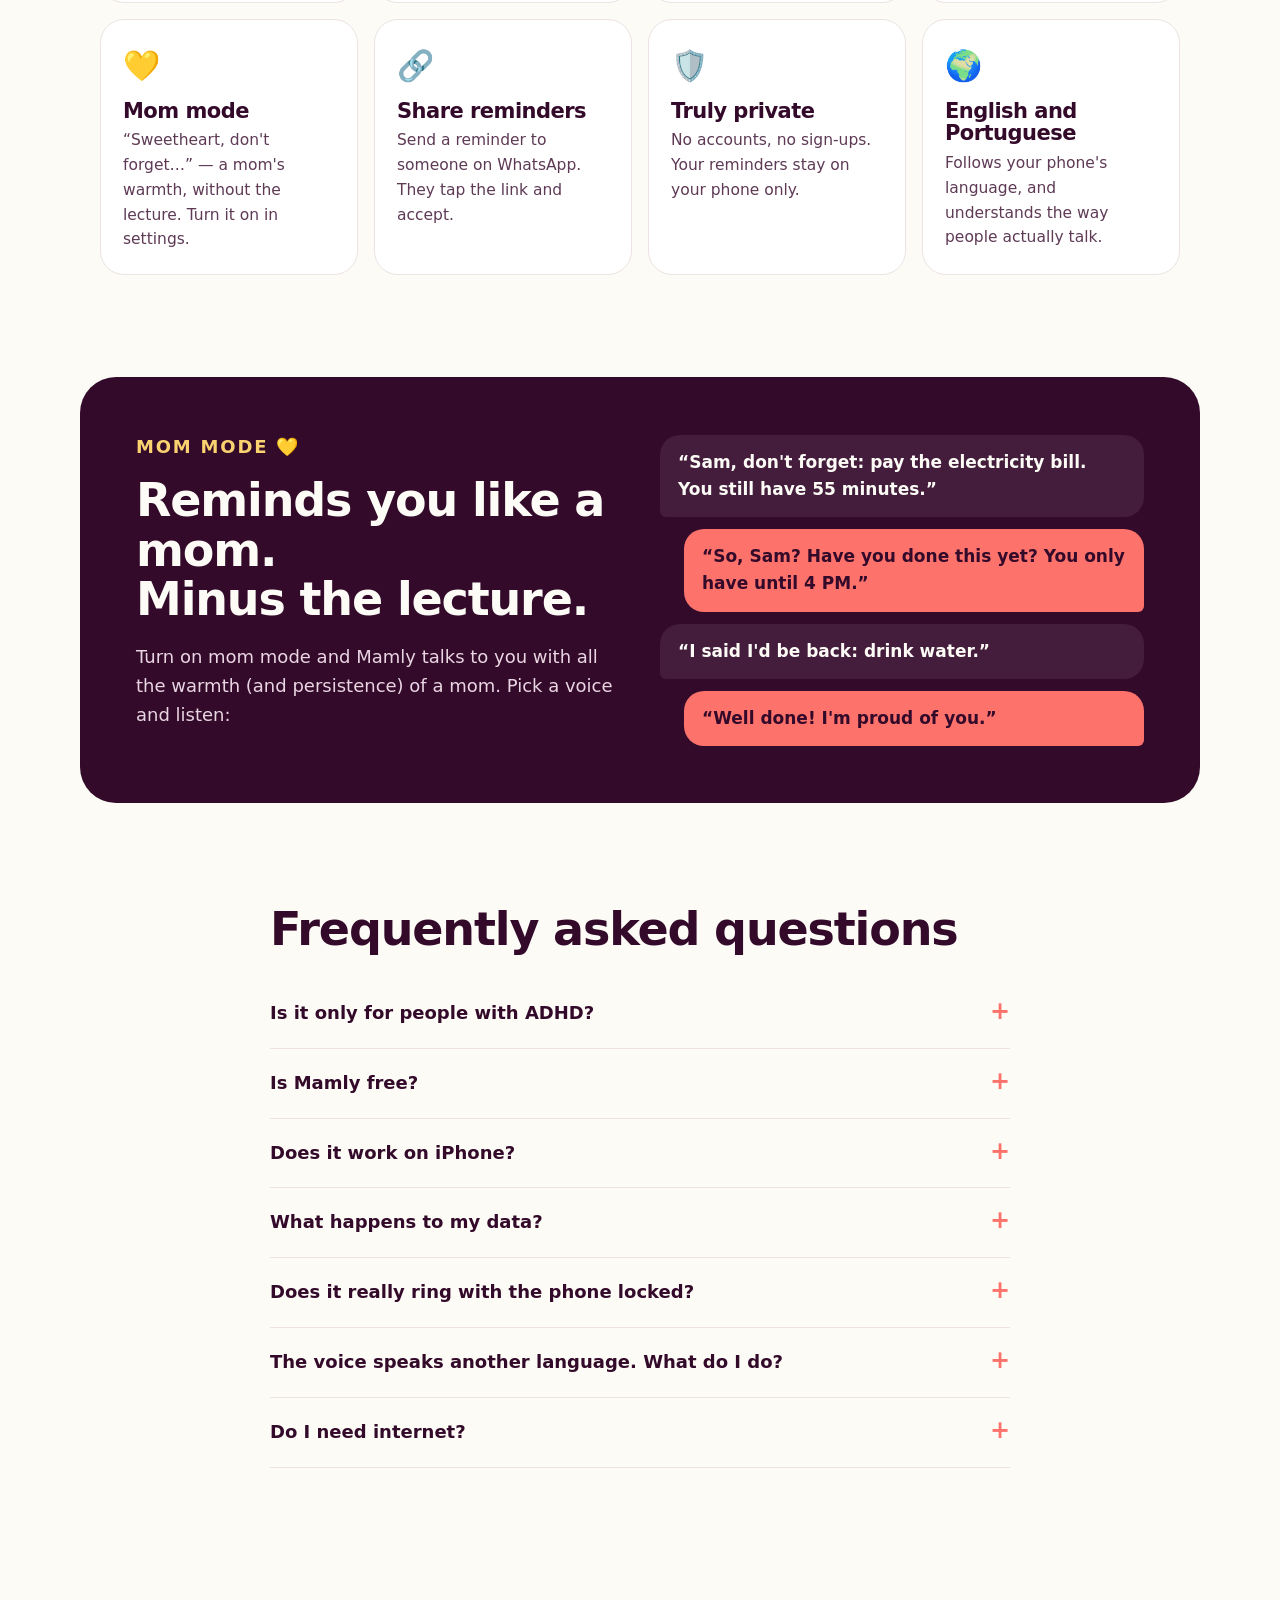
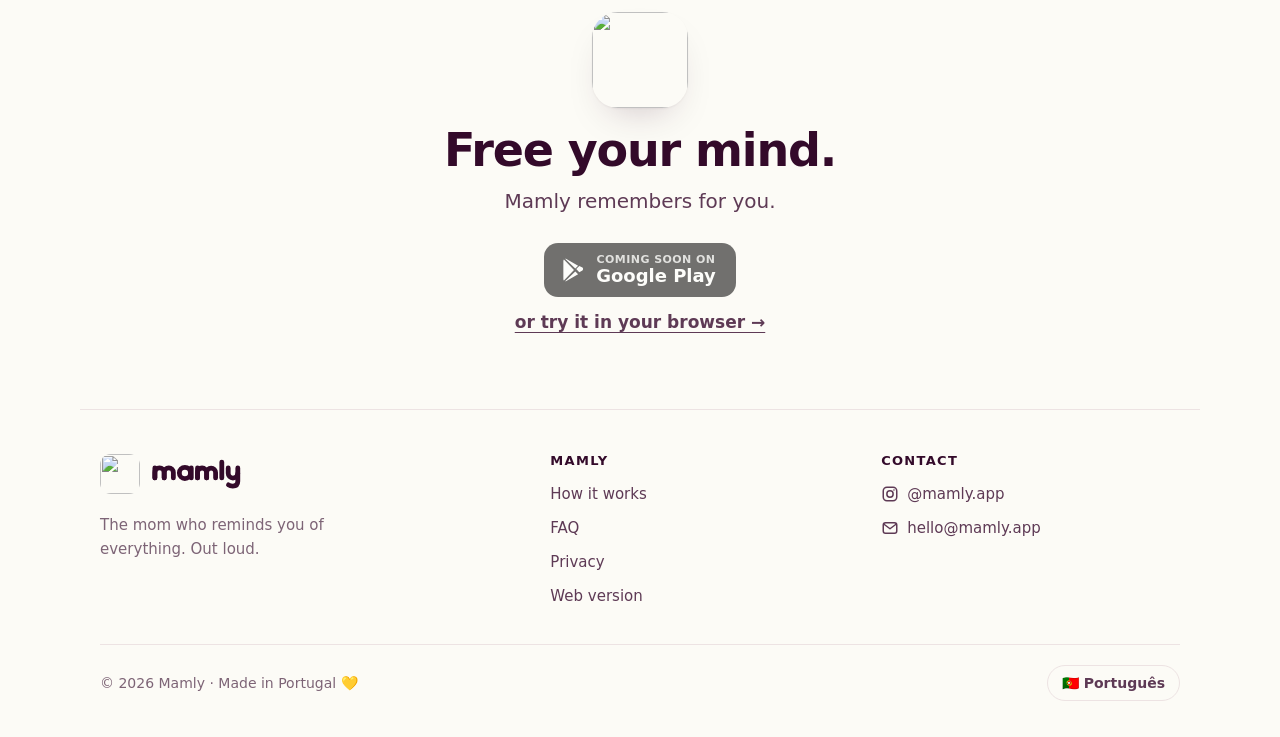
==== commit f3f8388c: "Messaging: made for ADHD, handy for everyone Site badge, meta descriptions and a new FAQ (PT/EN), Pl" ====
--- a/site/index.html
+++ b/site/index.html
@@ -4,7 +4,7 @@
   <meta charset="utf-8">
   <meta name="viewport" content="width=device-width, initial-scale=1, viewport-fit=cover">
   <title>Mamly — a mãe que te lembra de tudo, em voz alta</title>
-  <meta name="description" content="Diz o que tens de fazer e o Mamly lembra-te em voz alta à hora certa, mesmo com o telemóvel bloqueado. Lembretes falados, feitos a pensar em quem tem PHDA.">
+  <meta name="description" content="Diz o que tens de fazer e o Mamly lembra-te em voz alta à hora certa, mesmo com o telemóvel bloqueado. Lembretes falados, pensados para quem tem PHDA e úteis para toda a gente que anda com mil coisas na cabeça.">
   <meta name="theme-color" content="#FCFBF6" media="(prefers-color-scheme: light)">
   <meta name="theme-color" content="#1A0D17" media="(prefers-color-scheme: dark)">
   <link rel="icon" href="app/icon.svg" type="image/svg+xml">
@@ -49,7 +49,7 @@
     <!-- início -->
     <section class="hero">
       <div class="hero-text">
-        <p class="badge"><span class="badge-dot" aria-hidden="true">💛</span><span>Feito a pensar em quem tem <b>PHDA</b></span></p>
+        <p class="badge"><span class="badge-dot" aria-hidden="true">💛</span><span>Pensado para <b>PHDA</b>. Útil para toda a gente.</span></p>
         <h1>A mãe que te lembra de tudo.<br><span class="hl">Em voz alta.</span></h1>
         <p class="lead">Dizes o que tens de fazer. O Mamly lembra-te à hora certa, em voz alta, e insiste até fazeres. Mesmo com o telemóvel bloqueado no bolso.</p>
         <div class="cta" id="instalar">
@@ -151,6 +151,7 @@
     <!-- perguntas -->
     <section id="perguntas" class="faq">
       <h2>Perguntas frequentes</h2>
+      <details><summary>É só para quem tem PHDA?</summary><p>Não. O Mamly foi pensado para cabeças com PHDA, mas serve a qualquer pessoa que ande com mil coisas na cabeça: pais e mães, estudantes, quem trabalha por turnos, quem toma medicação a horas, ou simplesmente quem se esquece das coisas.</p></details>
       <details><summary>O Mamly é grátis?</summary><p>Sim, é grátis e sem subscrições.</p></details>
       <details><summary>Funciona no iPhone?</summary><p>Por agora a app é só para Android. No iPhone podes usar a <a href="app/">versão web</a>, mas aí os avisos só tocam com a página aberta.</p></details>
       <details><summary>O que acontece aos meus dados?</summary><p>Os lembretes ficam guardados só no teu telemóvel. Não há contas nem servidores do Mamly. Quando falas para o microfone, o áudio é transformado em texto pelo serviço de voz do Android (normalmente da Google). Lê a <a href="privacidade.html">política de privacidade</a>.</p></details>
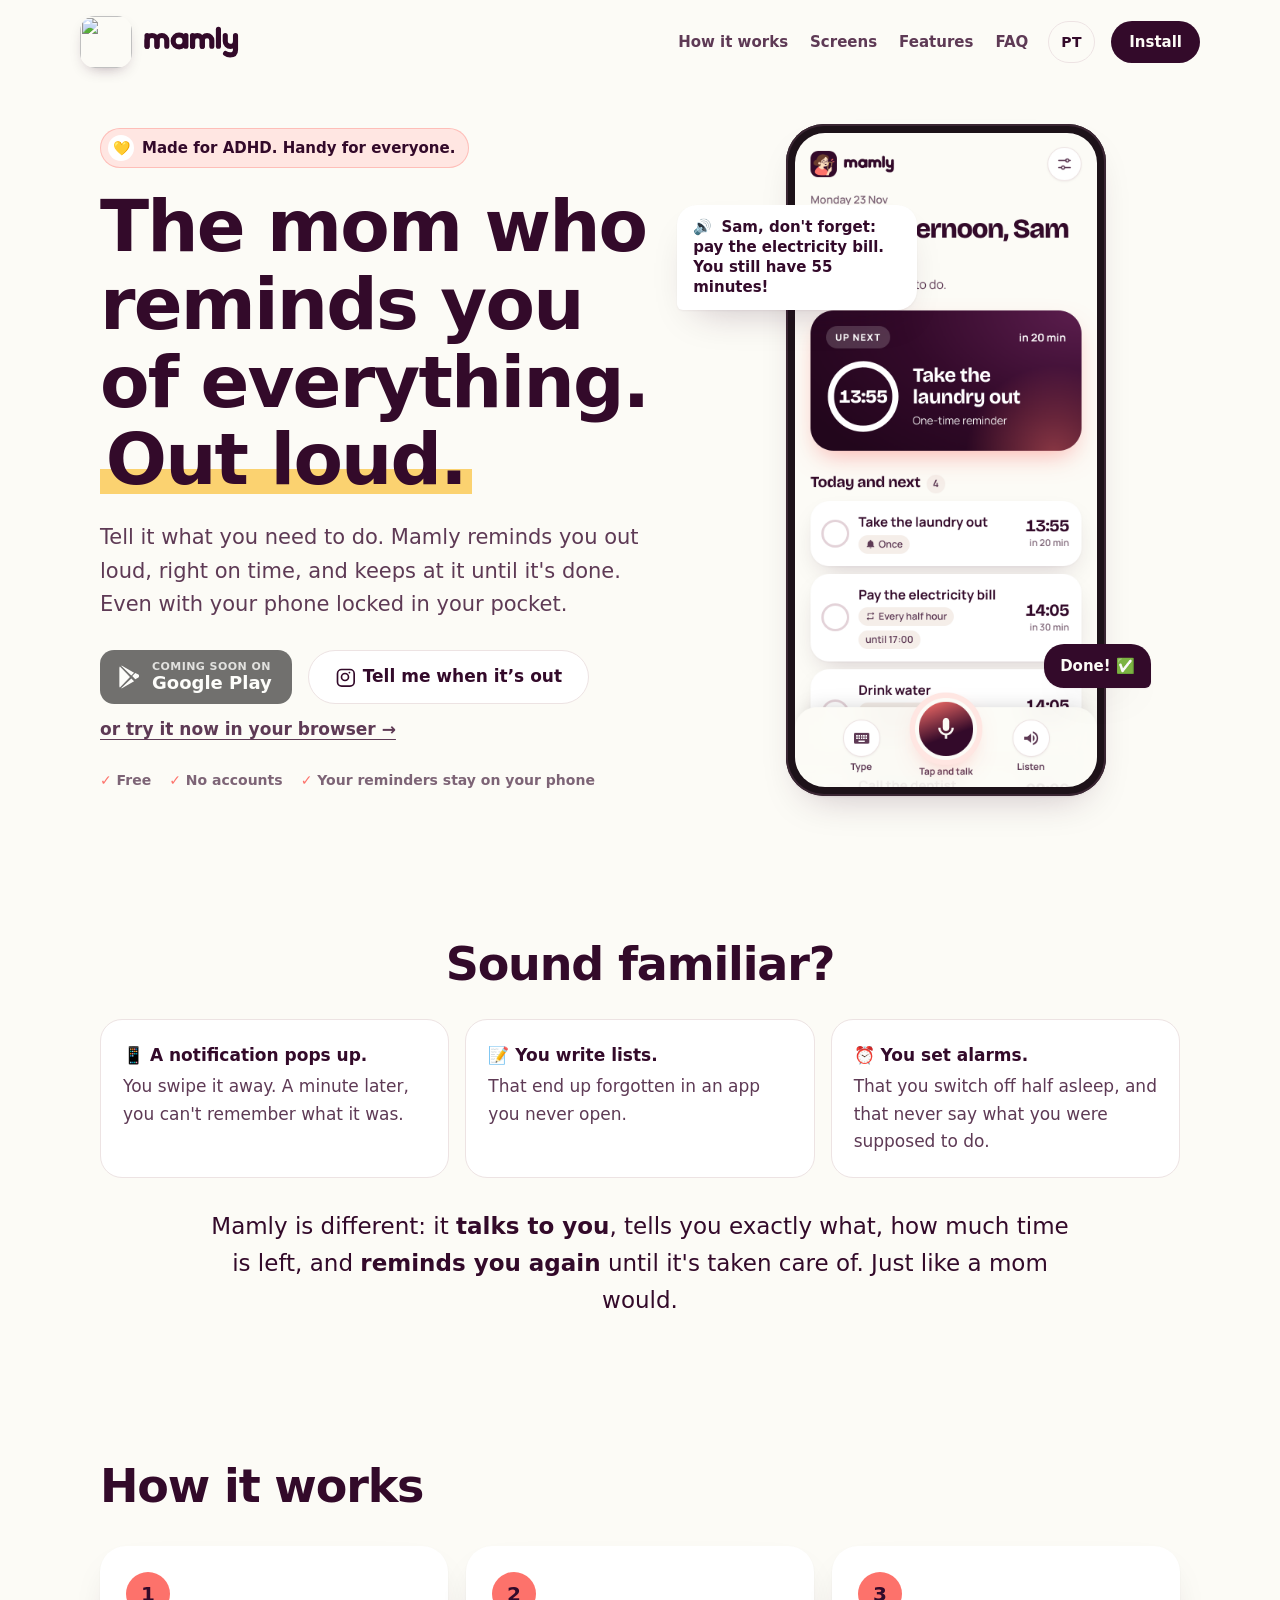
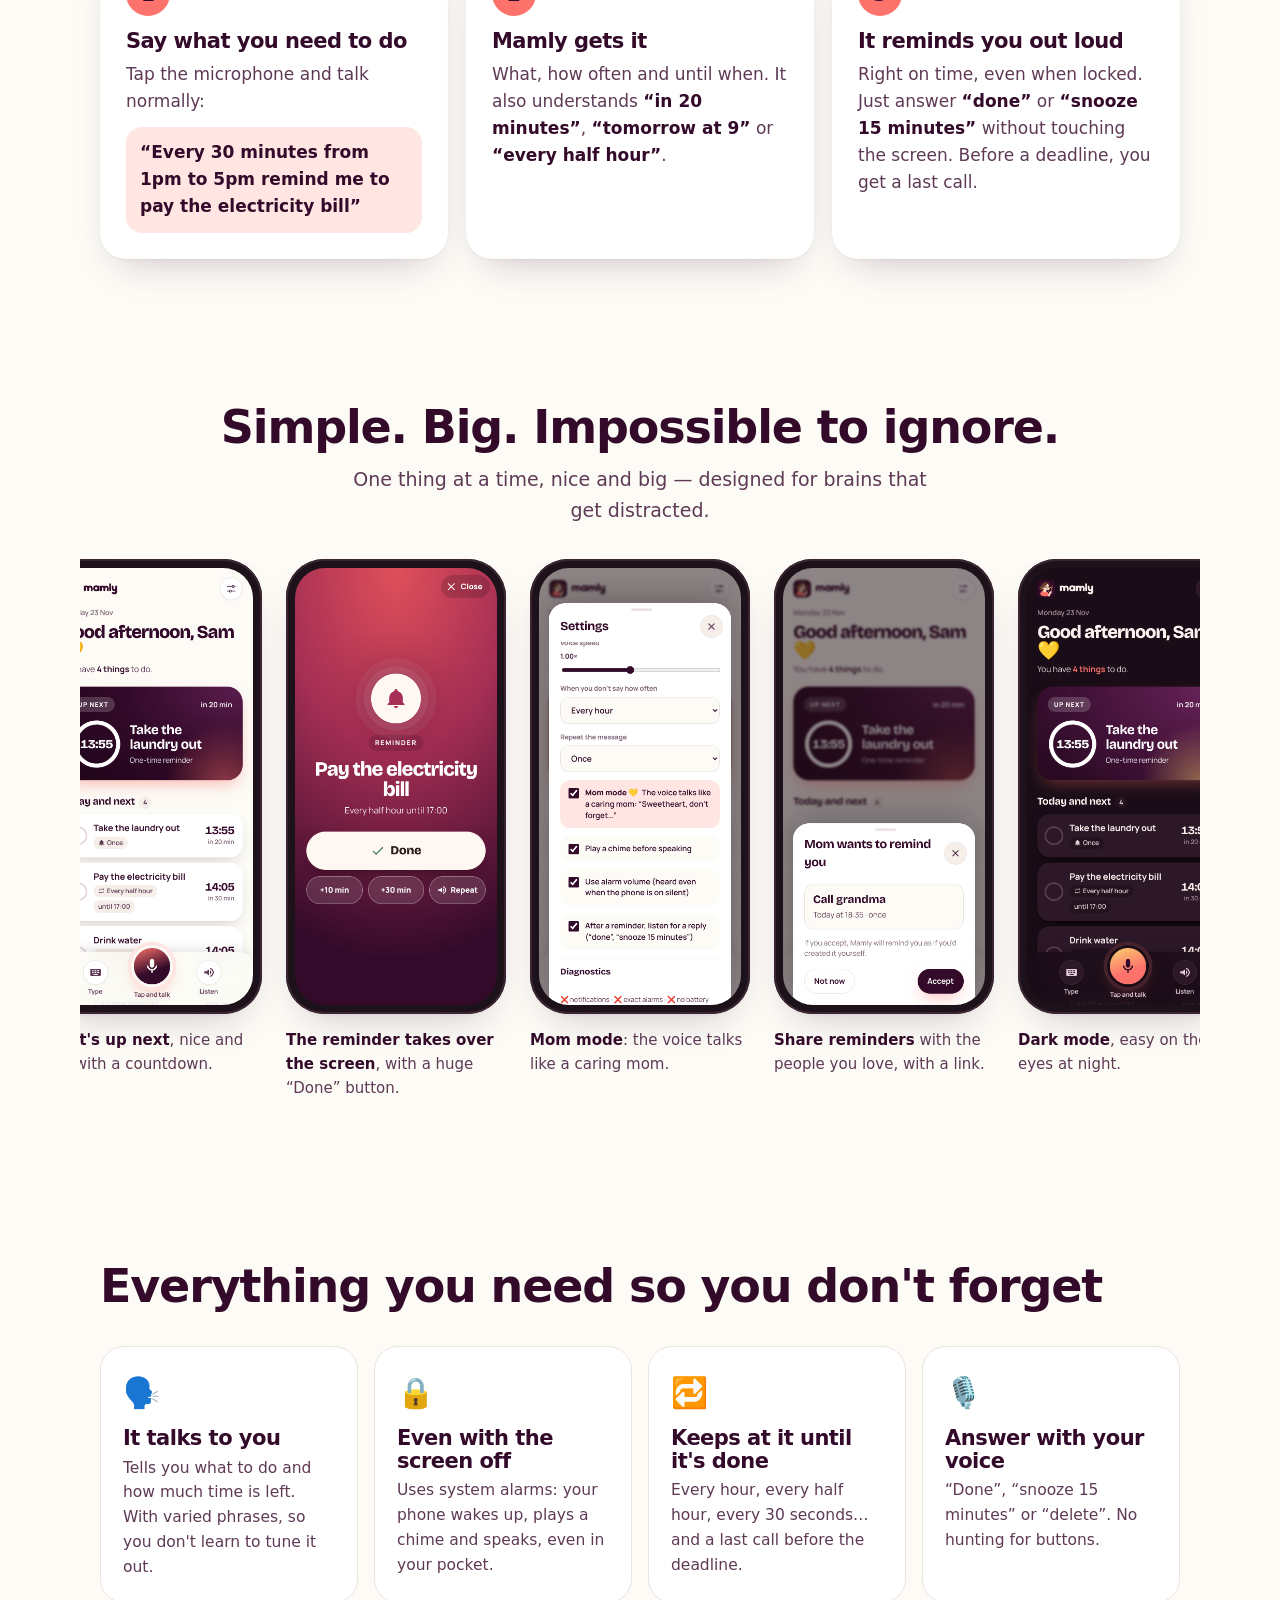
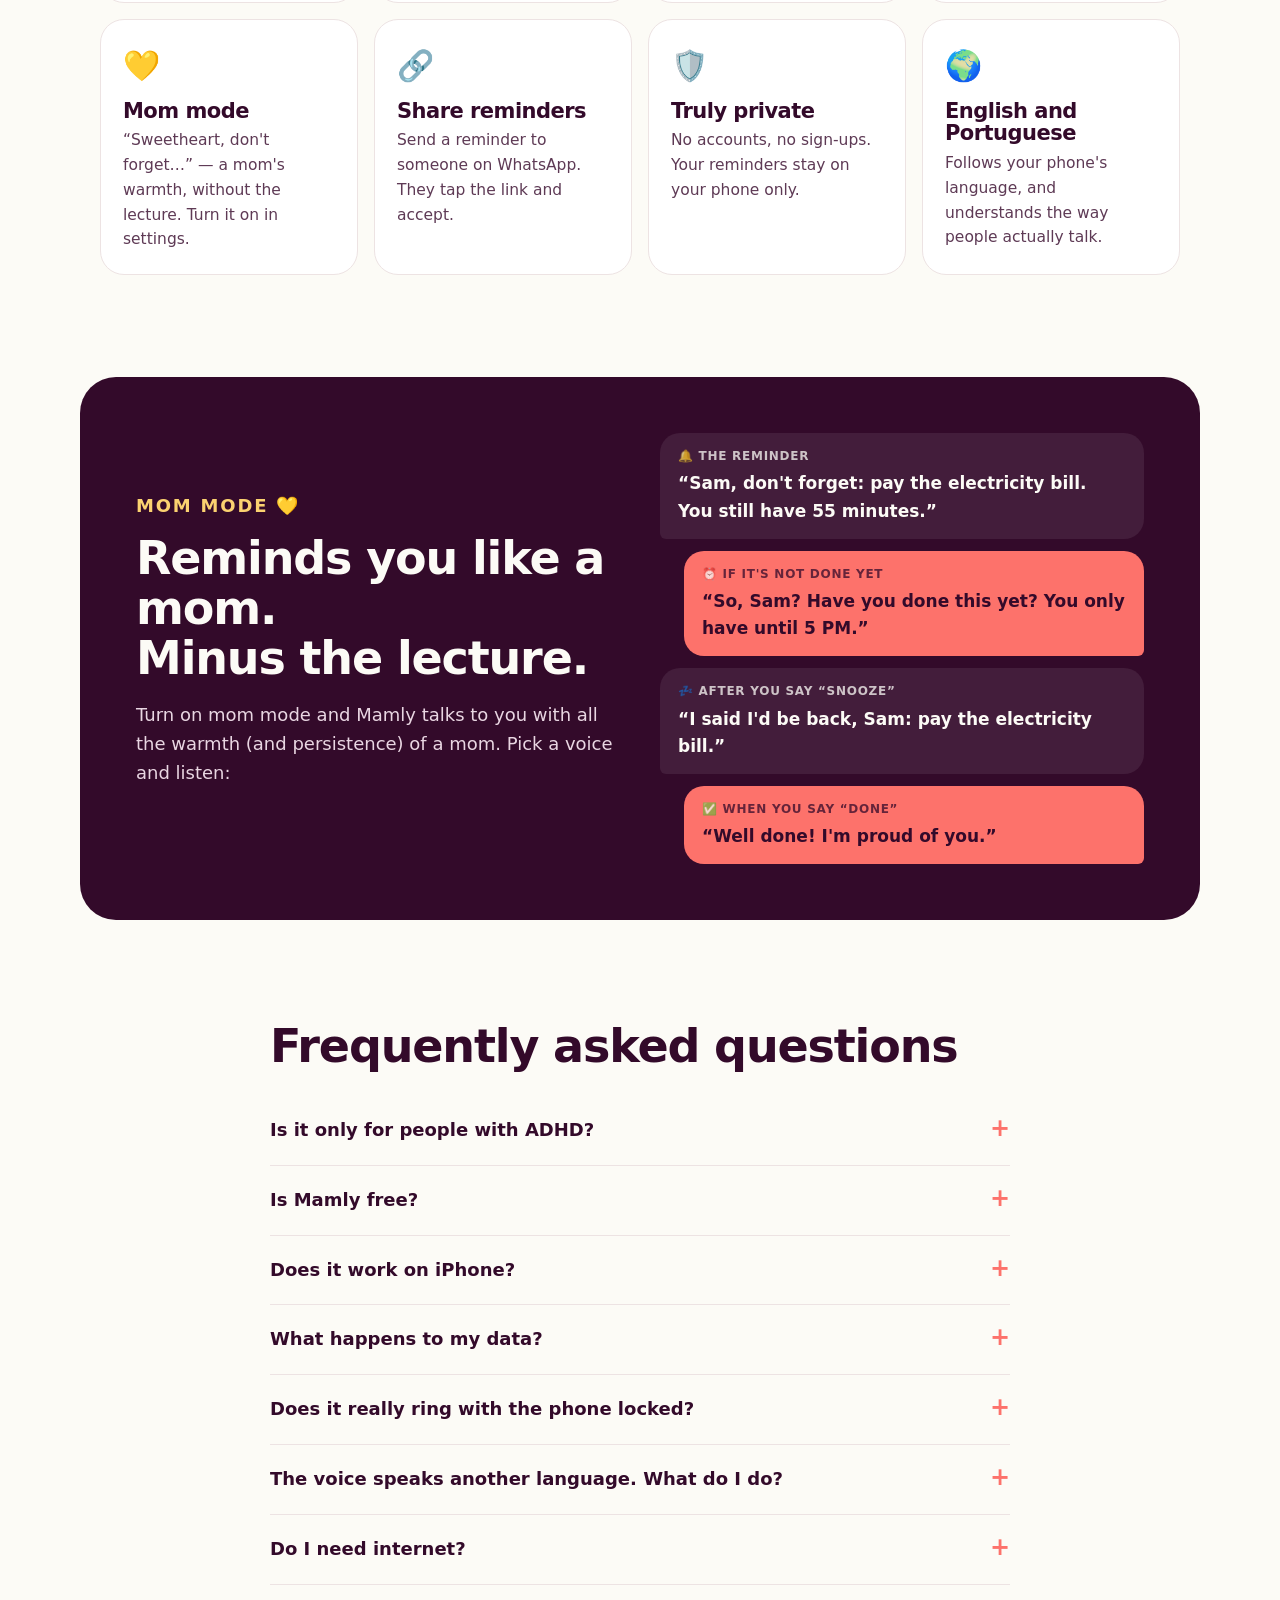
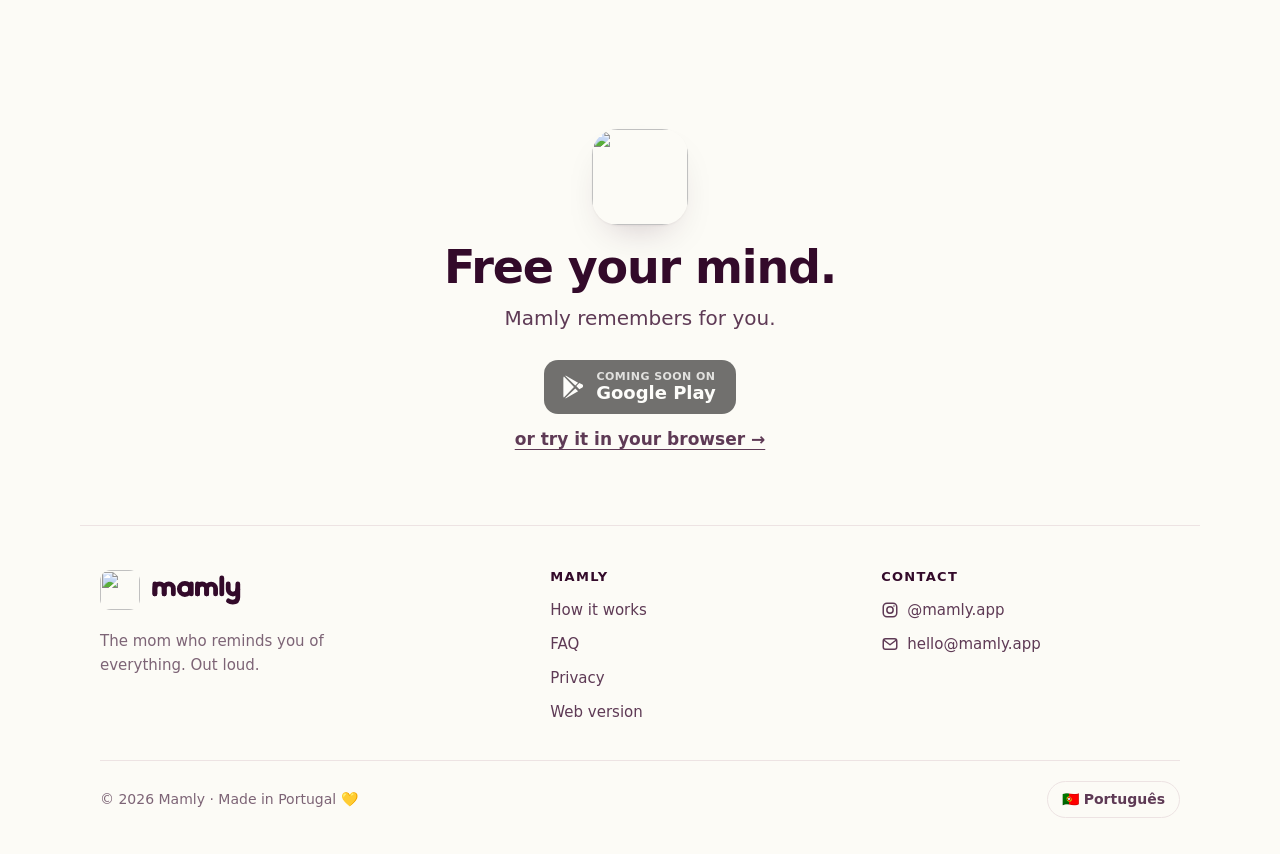
==== commit a7f2816f: "Site: mom-mode quotes tell one story, with when each line is said The "I said I'd be back" line made" ====
--- a/site/index.html
+++ b/site/index.html
@@ -141,10 +141,10 @@
         <p>Liga o modo mãe e o Mamly passa a falar contigo com o carinho (e a insistência) de uma mãe. Escolhe uma voz e ouve:</p>
       </div>
       <ul class="quotes">
-        <li>«Pedro, não te esqueças: pagar a conta da luz. Ainda tens 55 minutos.»</li>
-        <li>«Então, Pedro? Já trataste disto? Só tens até às 16 horas.»</li>
-        <li>«Eu disse que voltava: beber água.»</li>
-        <li>«Muito bem! Estou orgulhosa de ti.»</li>
+        <li><small>🔔 O aviso</small>«Pedro, não te esqueças: pagar a conta da luz. Ainda tens 55 minutos.»</li>
+        <li><small>⏰ Se ainda não trataste</small>«Então, Pedro? Já trataste disto? Só tens até às 17 horas.»</li>
+        <li><small>💤 Depois de dizeres «adia»</small>«Eu disse que voltava, Pedro: pagar a conta da luz.»</li>
+        <li><small>✅ Quando dizes «feito»</small>«Muito bem! Estou orgulhosa de ti.»</li>
       </ul>
     </section>
 
--- a/site/site.css
+++ b/site/site.css
@@ -170,6 +170,7 @@
 .mom p { color: #E9D6E2; font-size: 18px; }
 .quotes { list-style: none; padding: 0; margin: 0; display: grid; gap: 12px; }
 .quotes li { background: rgba(255,255,255,.08); border-radius: 20px 20px 20px 6px; padding: 14px 18px; font-weight: 700; font-size: 17px; }
+.quotes li small { display: block; margin-bottom: 4px; font-size: 12px; font-weight: 800; letter-spacing: .06em; text-transform: uppercase; opacity: .75; }
 .quotes li:nth-child(even) { background: var(--coral); color: var(--plum); border-radius: 20px 20px 6px 20px; margin-left: 24px; }
 @media (max-width: 860px) { .mom { grid-template-columns: 1fr; padding: 34px 22px; border-radius: 28px; margin-left: 16px; margin-right: 16px; } }
 
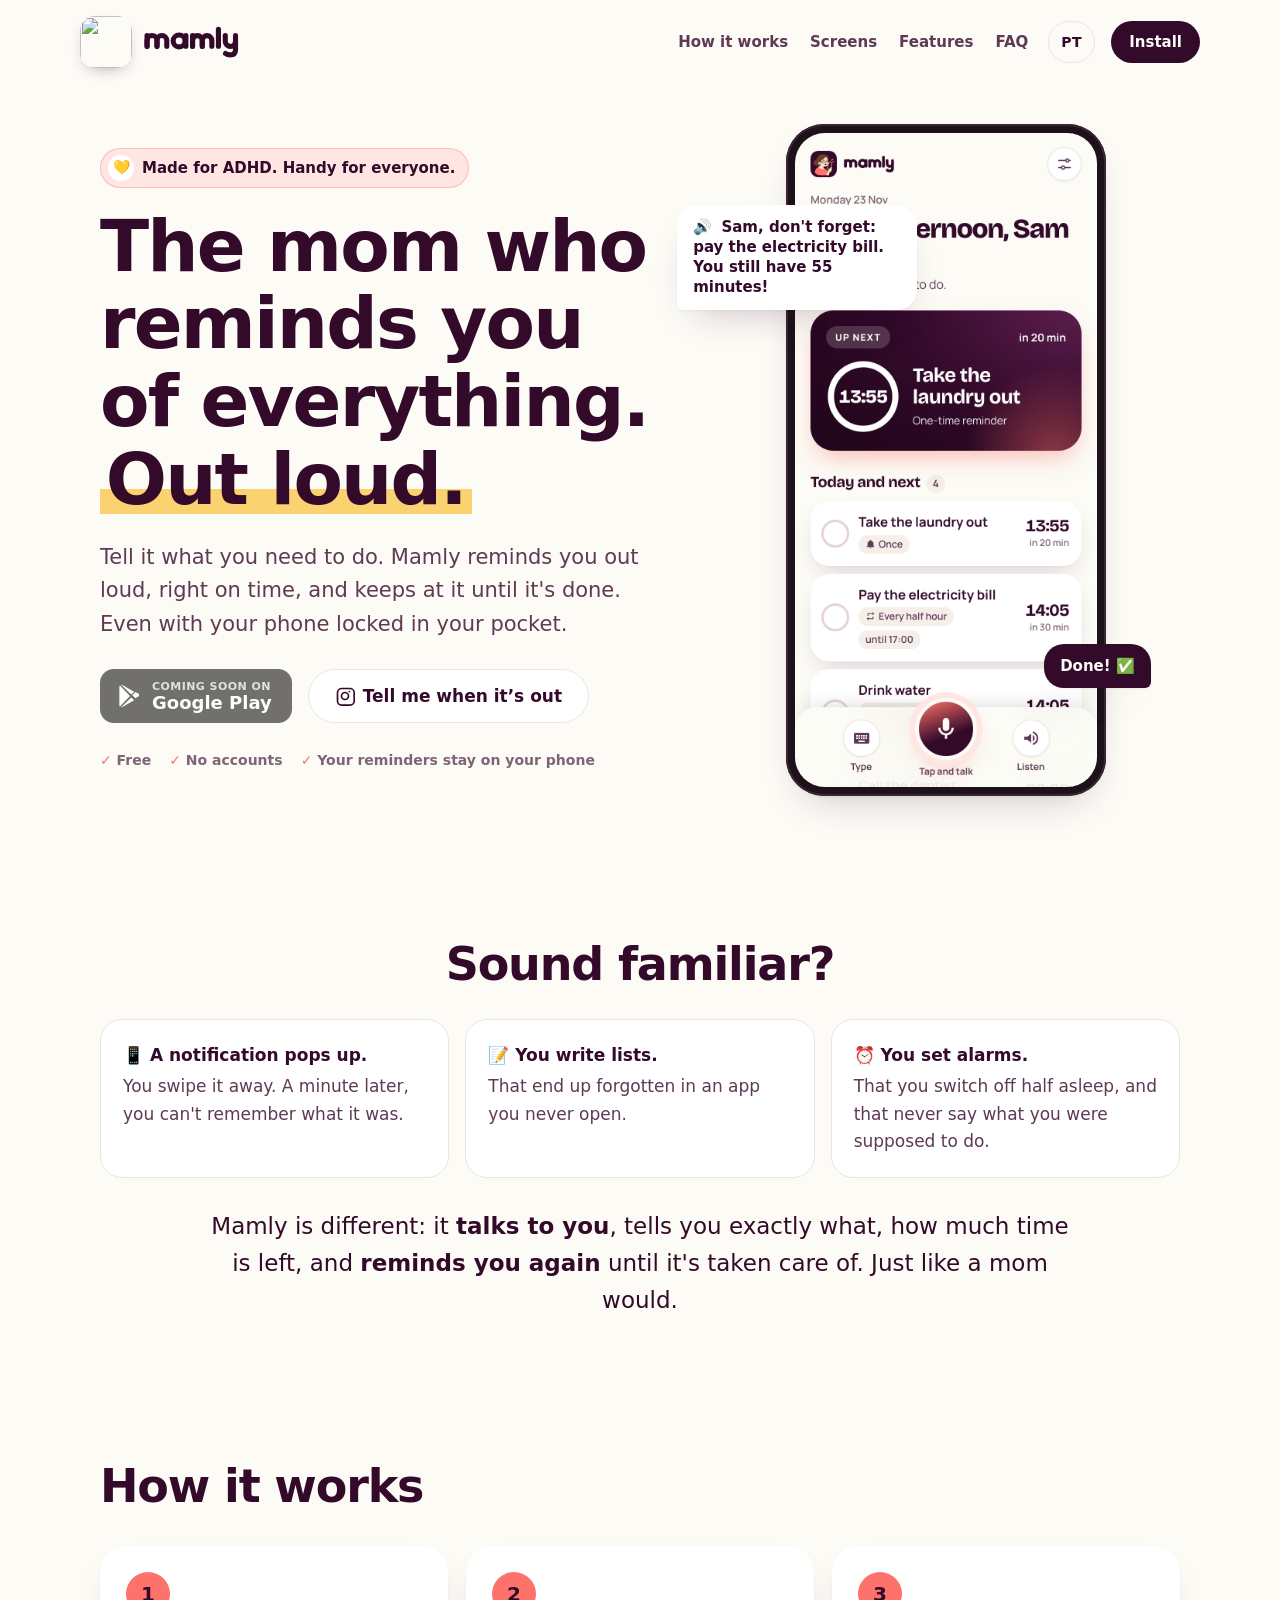
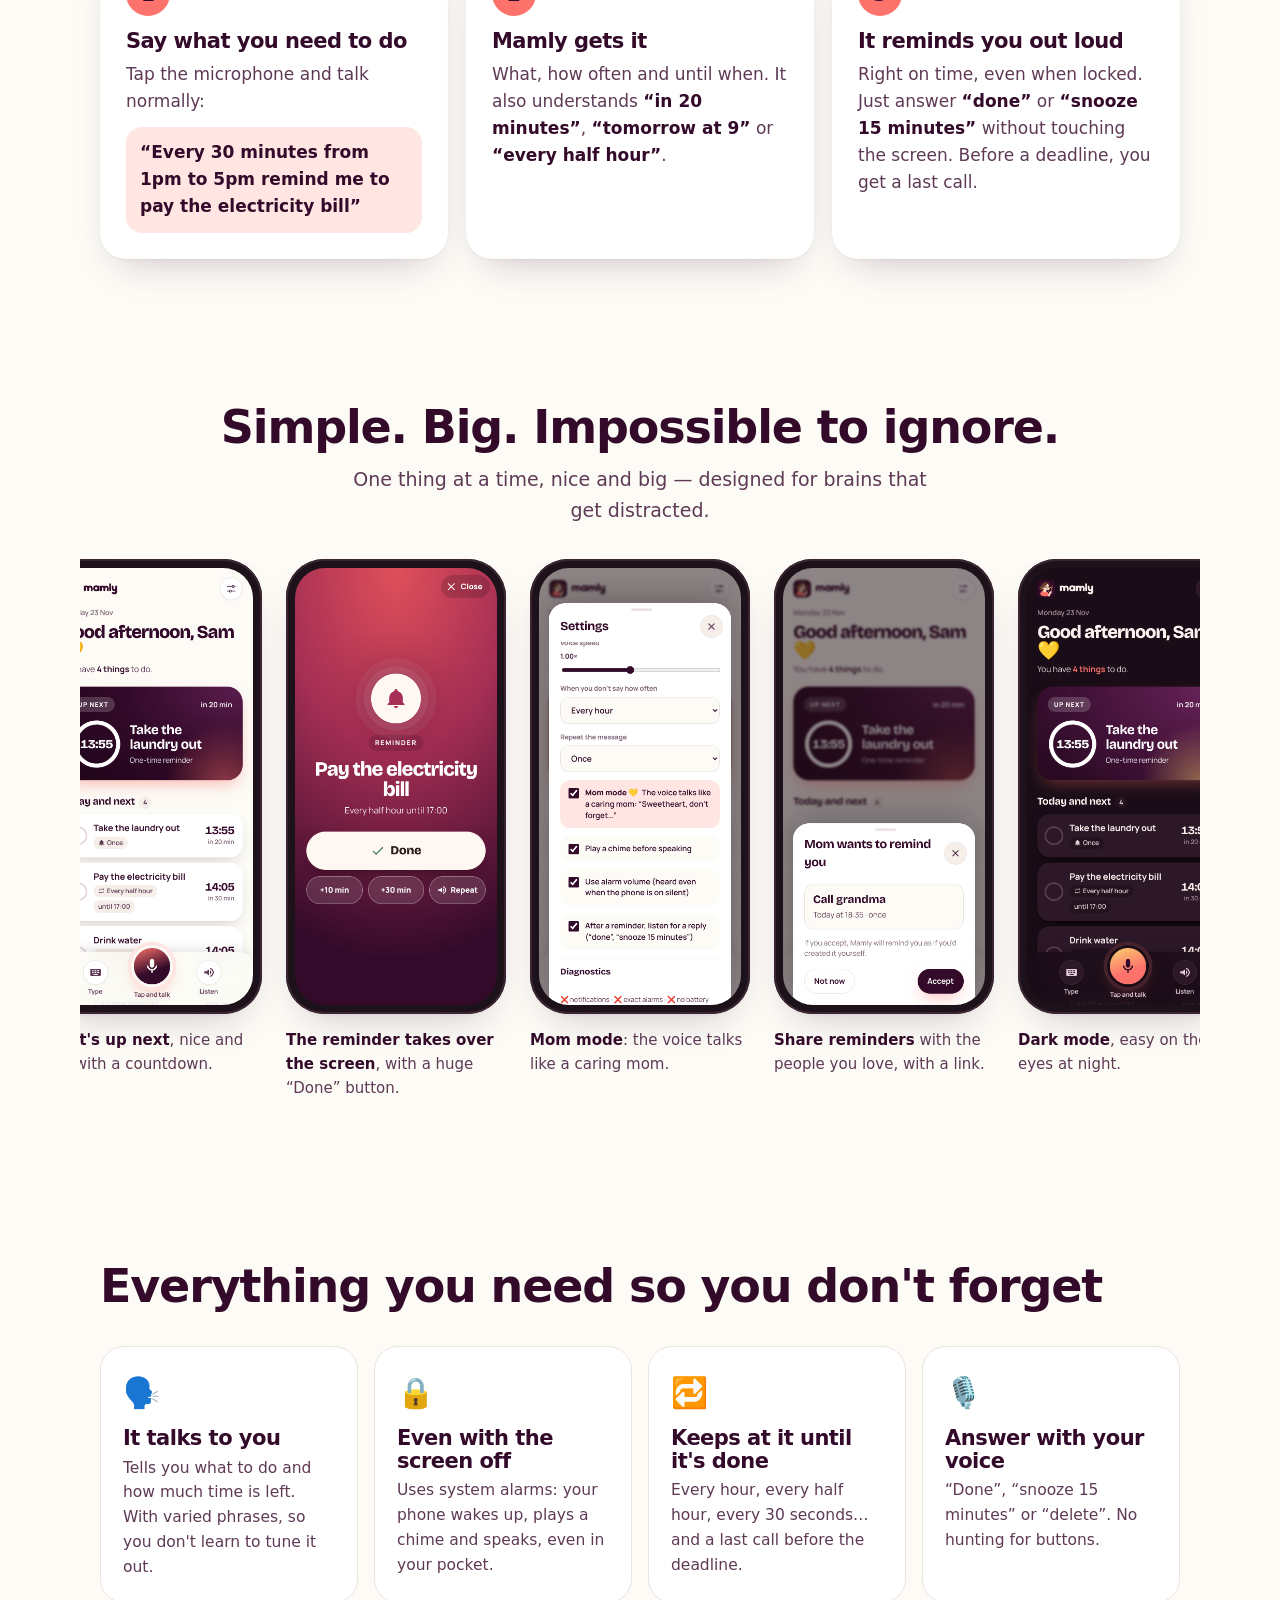
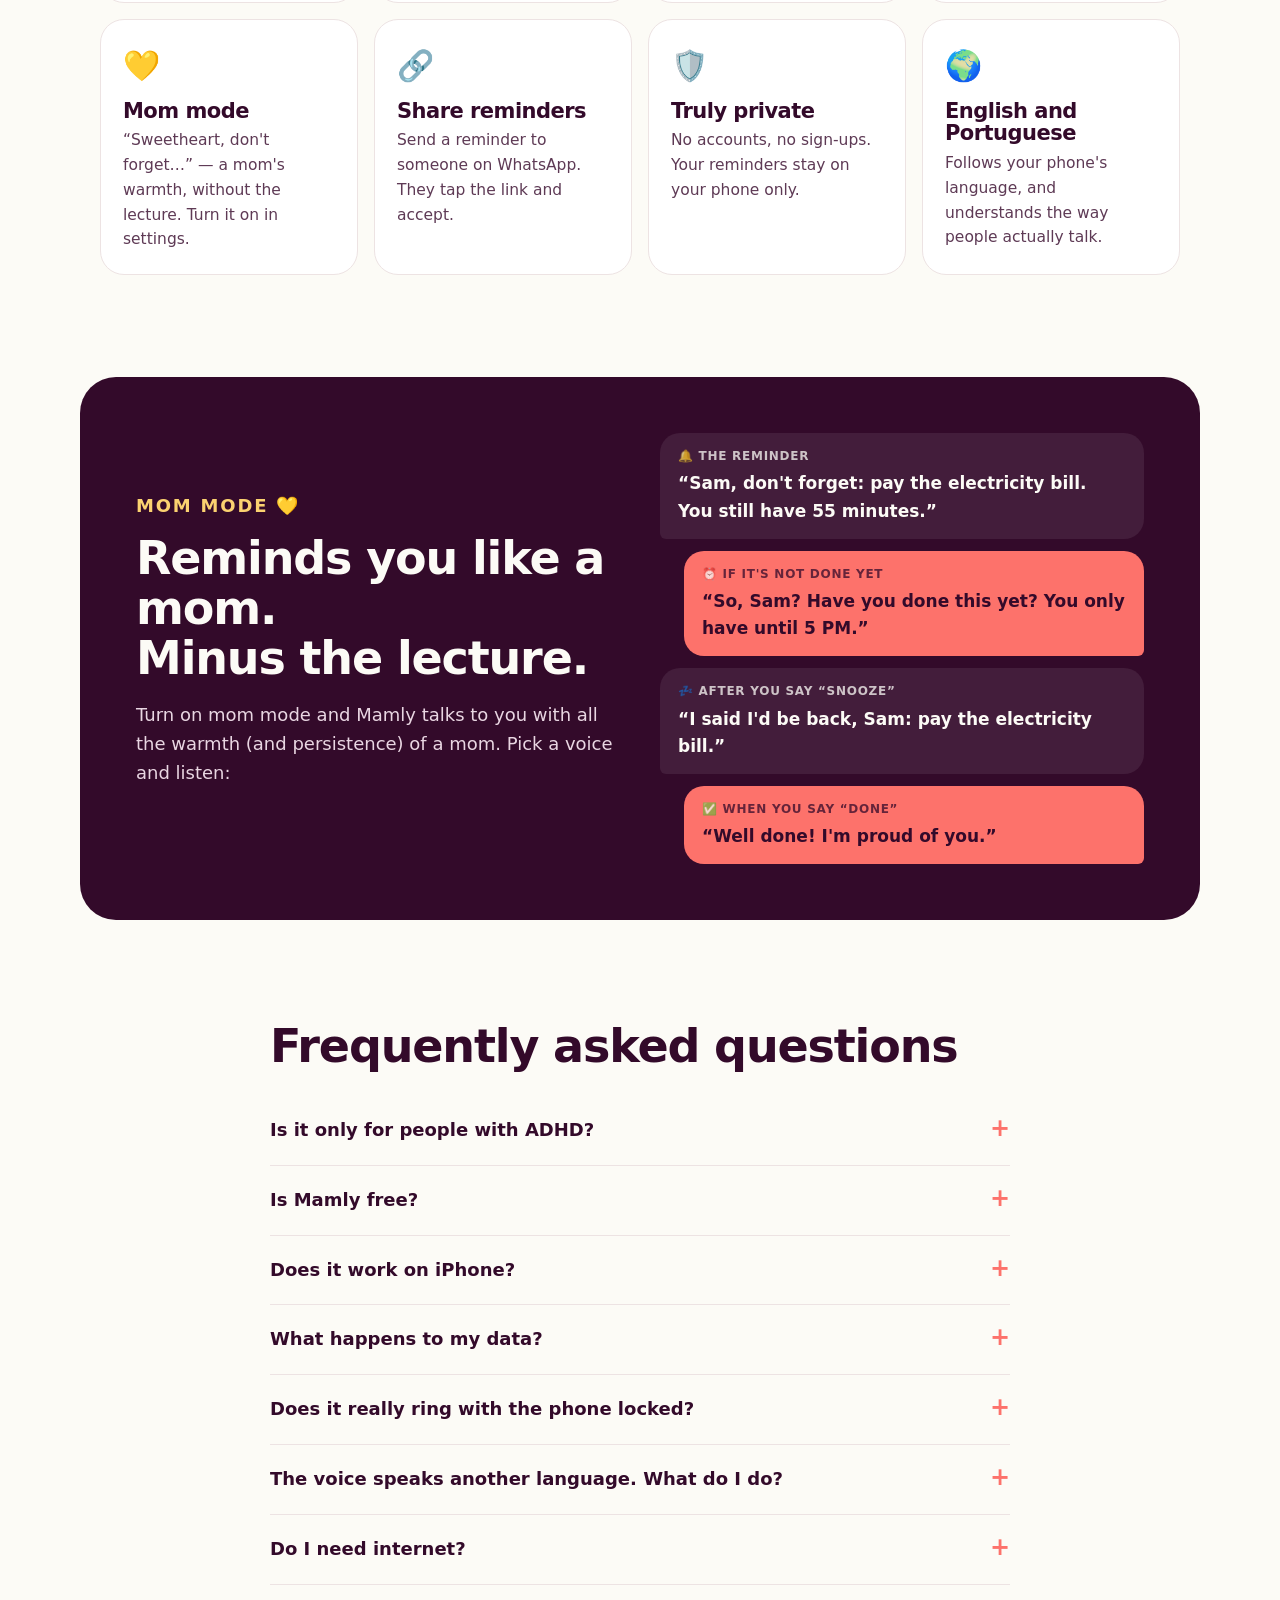
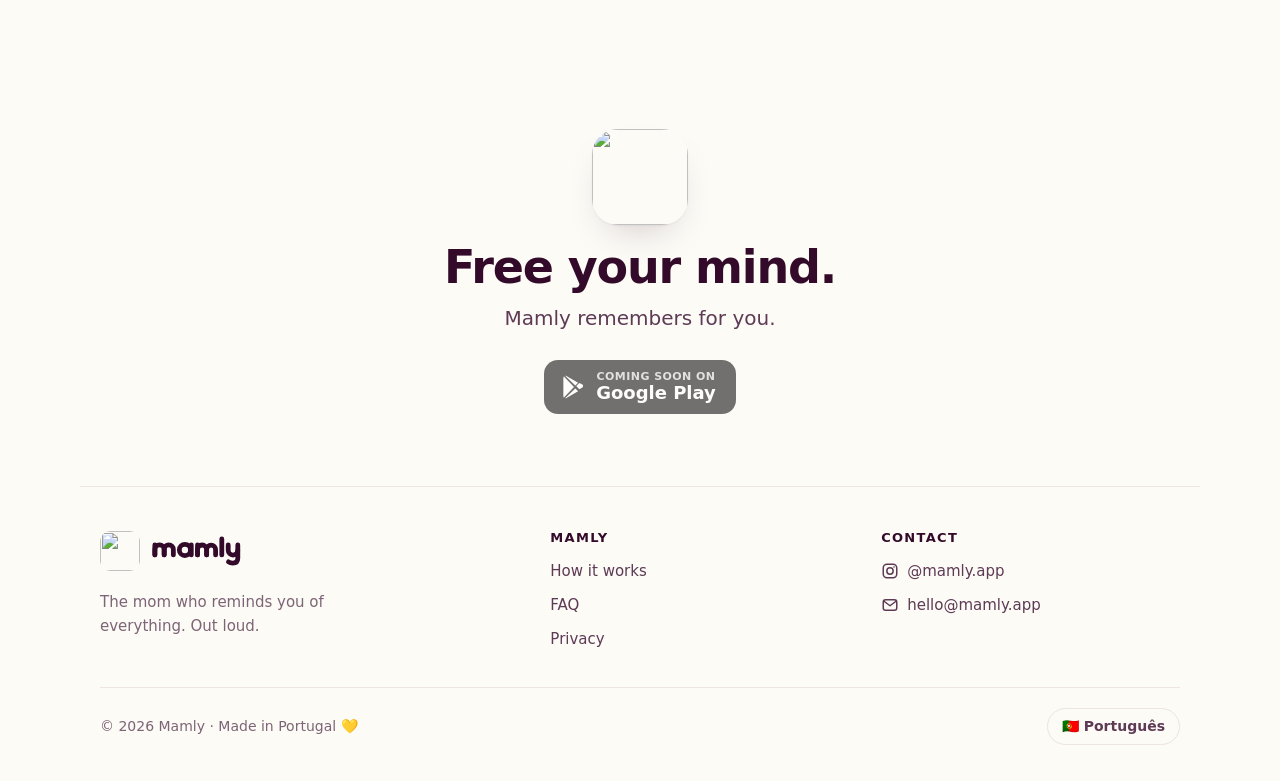
==== commit 8cee1886: "Site: hide the web-app entry points for now Visitors should install the Android app instead of stayi" ====
--- a/site/index.html
+++ b/site/index.html
@@ -58,7 +58,7 @@
             <span><small data-live="Disponível no">Em breve no</small>Google Play</span>
           </a>
           <a class="btn btn-soft" href="https://www.instagram.com/mamly.app/" data-soon data-goatcounter-click="instagram-hero"><svg viewBox="0 0 24 24" width="20" height="20" aria-hidden="true" fill="none" stroke="currentColor" stroke-width="2"><rect x="3" y="3" width="20" height="20" rx="5"/><circle cx="12" cy="12" r="4.2"/><circle cx="17.3" cy="6.7" r="1.1" fill="currentColor" stroke="none"/></svg>Avisa-me quando sair</a>
-          <a class="link" href="app/" data-goatcounter-click="web-app-hero">ou experimenta já no browser →</a>
+          <a class="link" href="app/" data-web hidden data-goatcounter-click="web-app-hero">ou experimenta já no browser →</a>
         </div>
         <ul class="trust">
           <li>Grátis</li><li>Sem contas</li><li>Os lembretes ficam só no teu telemóvel</li>
@@ -153,7 +153,7 @@
       <h2>Perguntas frequentes</h2>
       <details><summary>É só para quem tem PHDA?</summary><p>Não. O Mamly foi pensado para cabeças com PHDA, mas serve a qualquer pessoa que ande com mil coisas na cabeça: pais e mães, estudantes, quem trabalha por turnos, quem toma medicação a horas, ou simplesmente quem se esquece das coisas.</p></details>
       <details><summary>O Mamly é grátis?</summary><p>Sim, é grátis e sem subscrições.</p></details>
-      <details><summary>Funciona no iPhone?</summary><p>Por agora a app é só para Android. No iPhone podes usar a <a href="app/">versão web</a>, mas aí os avisos só tocam com a página aberta.</p></details>
+      <details><summary>Funciona no iPhone?</summary><p>Por agora a app é só para Android. A versão para iPhone está nos planos: segue o <a href="https://www.instagram.com/mamly.app/">Instagram</a> para saberes quando sair.</p></details>
       <details><summary>O que acontece aos meus dados?</summary><p>Os lembretes ficam guardados só no teu telemóvel. Não há contas nem servidores do Mamly. Quando falas para o microfone, o áudio é transformado em texto pelo serviço de voz do Android (normalmente da Google). Lê a <a href="privacidade.html">política de privacidade</a>.</p></details>
       <details><summary>Toca mesmo com o telemóvel bloqueado?</summary><p>Sim. O Mamly usa os alarmes do sistema Android. Em algumas marcas (Samsung, Xiaomi) convém permitir que a app funcione em segundo plano — a própria app mostra-te como.</p></details>
       <details><summary>A voz fala noutra língua. O que faço?</summary><p>Instala a voz «Português (Portugal)» nas definições do Android, em «Saída de texto para voz», e escolhe a Google como motor. A app ajuda-te a lá chegar.</p></details>
@@ -180,7 +180,7 @@
           <svg viewBox="0 0 24 24" width="26" height="26" aria-hidden="true"><path fill="currentColor" d="M3.6 2.3c-.3.3-.5.8-.5 1.4v16.6c0 .6.2 1.1.5 1.4l9.3-9.7-9.3-9.7Zm10.5 8.4 2.6-2.7L5.9 1.9c-.4-.2-.8-.3-1.2-.2l9.4 9Zm0 2.6-9.4 9c.4.1.8 0 1.2-.2l10.8-6.1-2.6-2.7Zm6.6-3.5-2.9-1.6-2.8 2.9 2.8 2.9 2.9-1.6c.8-.5.8-2.1 0-2.6Z"/></svg>
           <span><small data-live="Disponível no">Em breve no</small>Google Play</span>
         </a>
-        <a class="link" href="app/" data-goatcounter-click="web-app-final">ou experimenta no browser →</a>
+        <a class="link" href="app/" data-web hidden data-goatcounter-click="web-app-final">ou experimenta no browser →</a>
       </div>
     </section>
   </main>
@@ -196,7 +196,7 @@
         <a href="./#como">Como funciona</a>
         <a href="./#perguntas">Perguntas</a>
         <a href="privacidade.html">Privacidade</a>
-        <a href="app/" data-goatcounter-click="footer-web-app">Versão web</a>
+        <a href="app/" data-web hidden data-goatcounter-click="footer-web-app">Versão web</a>
       </nav>
       <div class="footer-col">
         <h3>Contacto</h3>
--- a/site/site.css
+++ b/site/site.css
@@ -22,6 +22,7 @@
 
 * { box-sizing: border-box; }
 html { scroll-behavior: smooth; -webkit-text-size-adjust: 100%; }
+[hidden] { display: none !important; }
 body { margin: 0; background: var(--bg); color: var(--ink); font: 17px/1.6 var(--body); -webkit-font-smoothing: antialiased; overflow-x: hidden; }
 img { max-width: 100%; display: block; }
 a { color: inherit; }
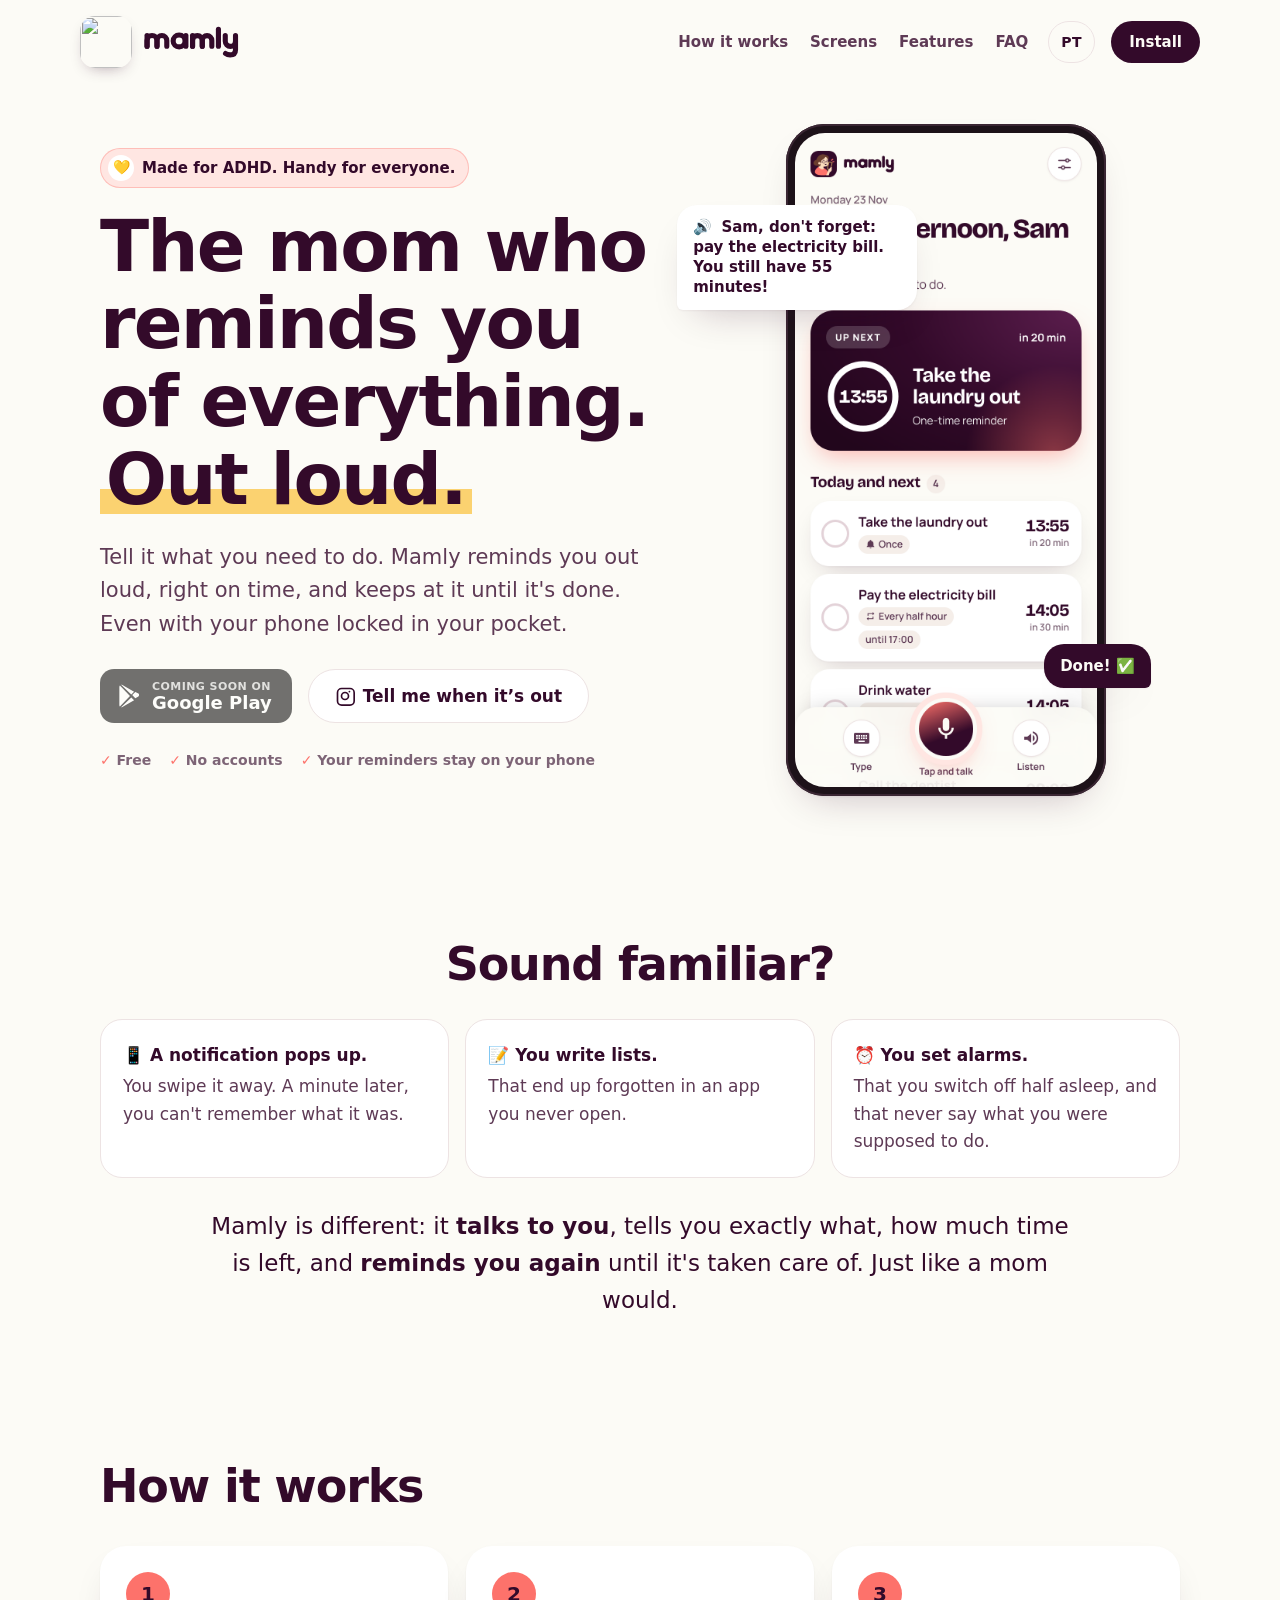
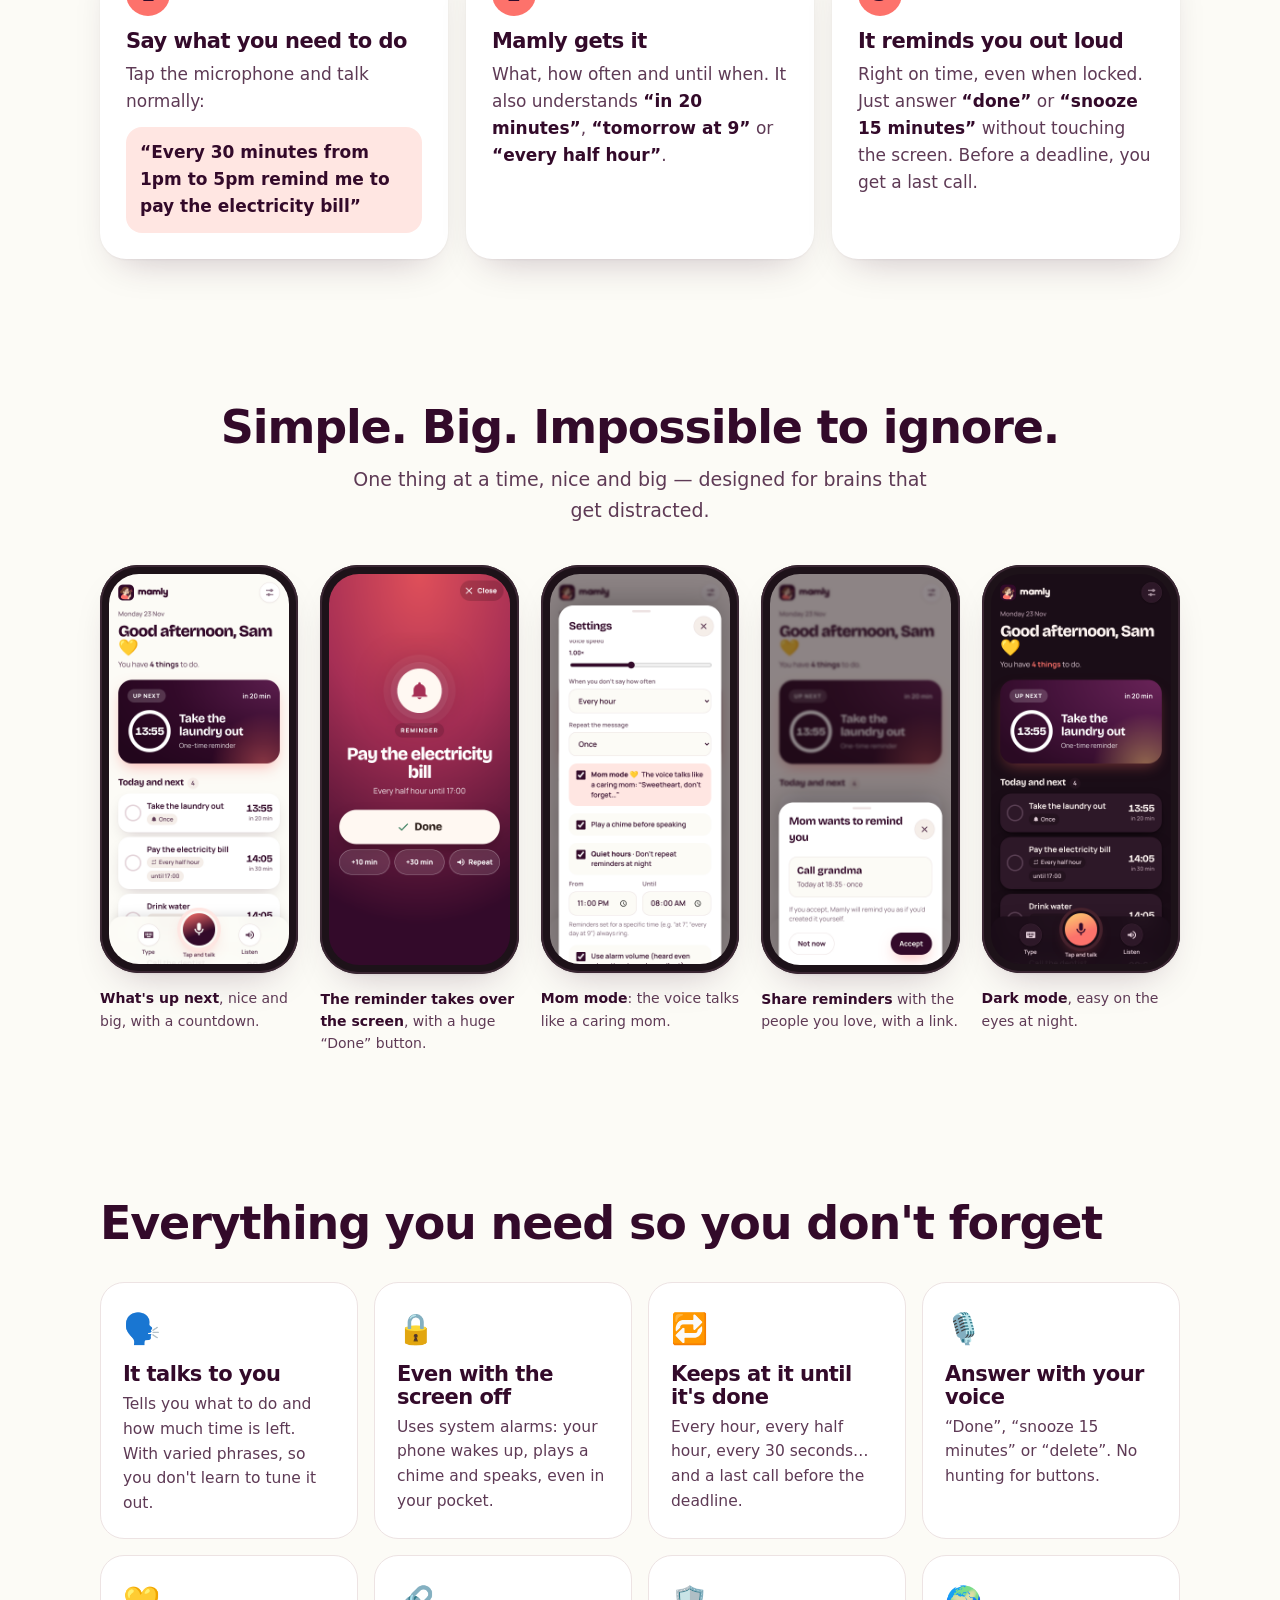
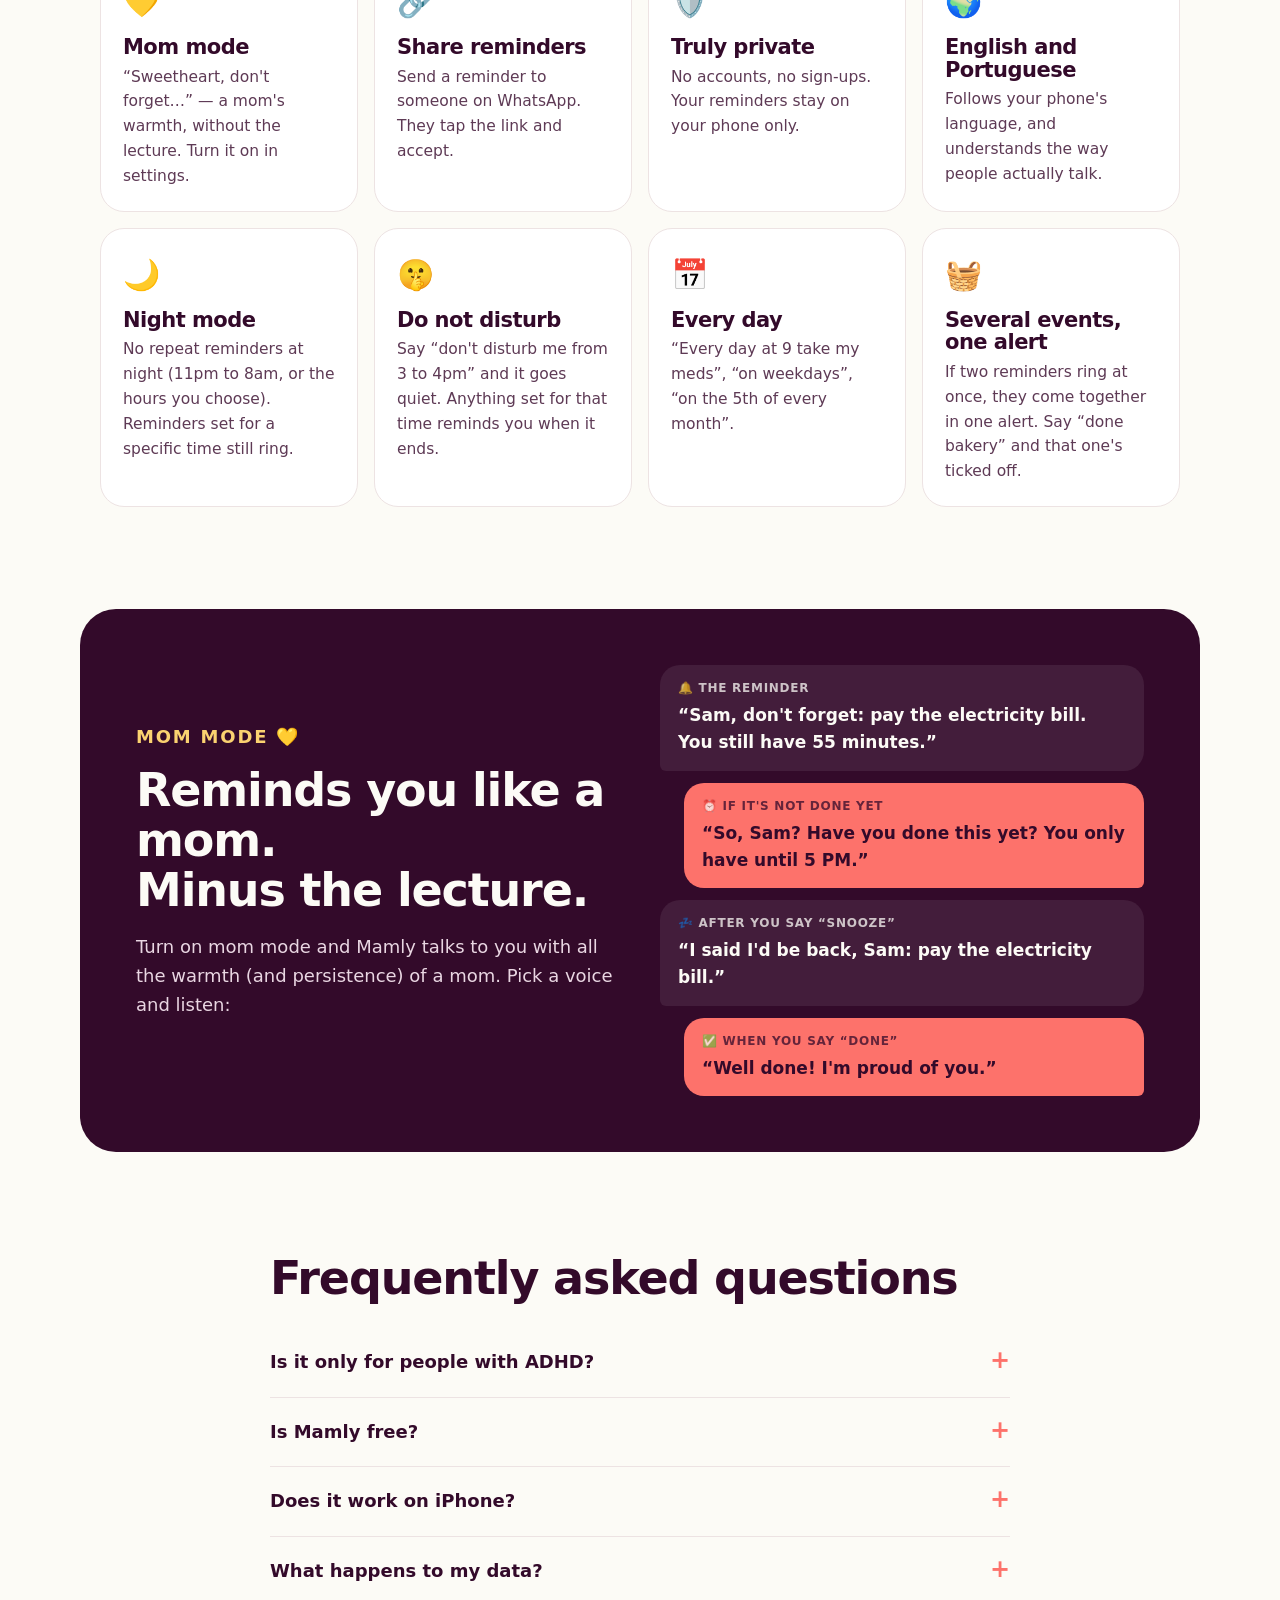
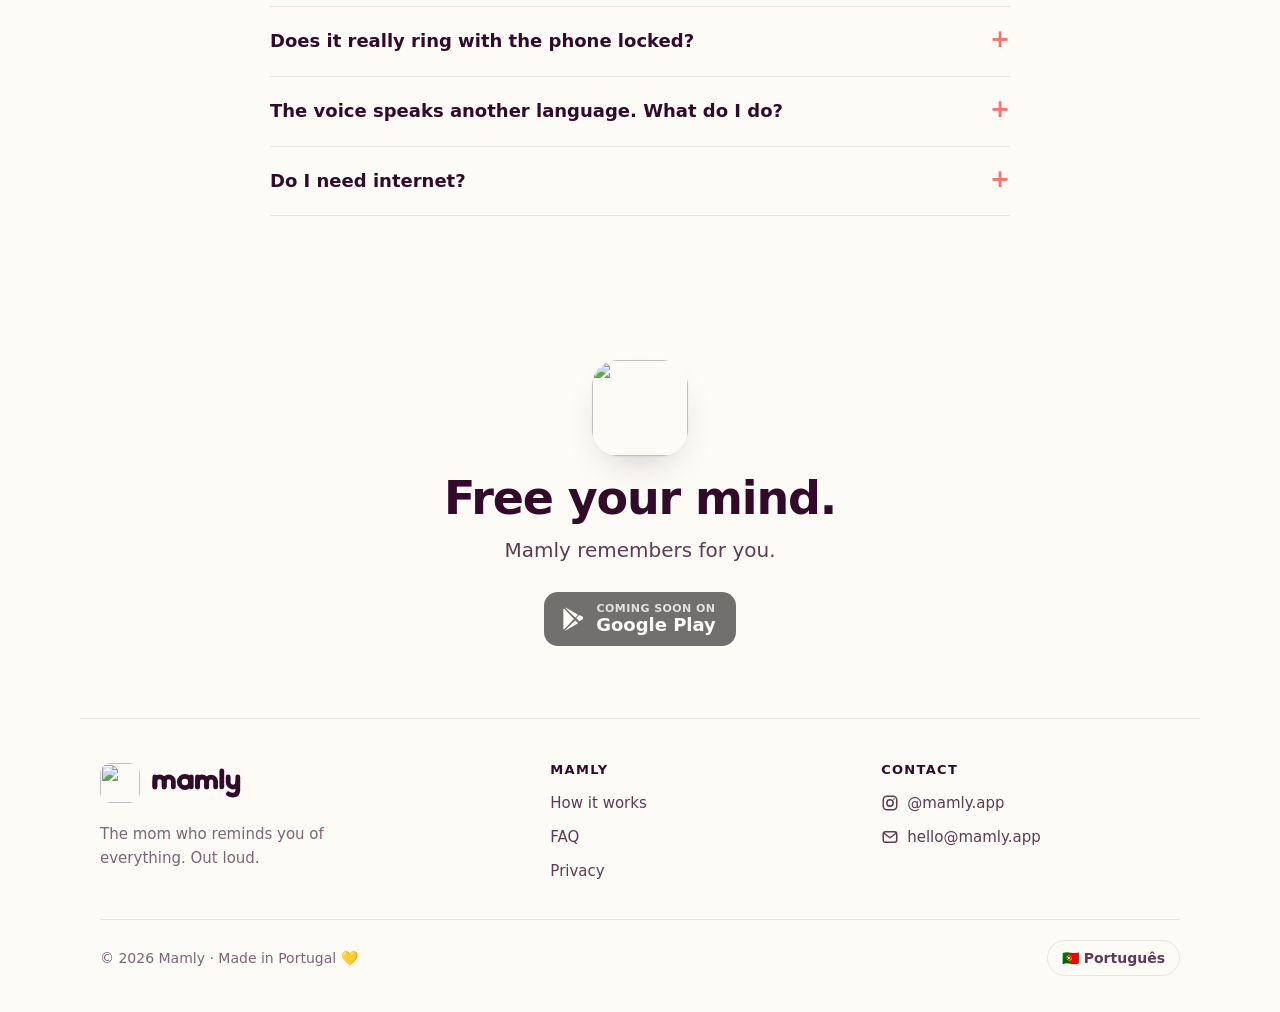
==== commit 73fa28cb: "Site: modo noite, não me incomodes, todos os dias e eventos juntos Co-Authored-By: Claude Opus 5.5 <" ====
--- a/site/index.html
+++ b/site/index.html
@@ -130,6 +130,10 @@
         <article><span class="fi">🔗</span><h3>Partilha lembretes</h3><p>Manda um lembrete a alguém por WhatsApp. A pessoa toca no link e aceita.</p></article>
         <article><span class="fi">🛡️</span><h3>Privado de verdade</h3><p>Sem contas e sem registos. Os teus lembretes ficam só no teu telemóvel.</p></article>
         <article><span class="fi">🇵🇹</span><h3>Em português de Portugal</h3><p>Percebe a forma como falamos e responde com voz portuguesa.</p></article>
+        <article><span class="fi">🌙</span><h3>Modo noite</h3><p>De noite não repete avisos (das 23h às 8h, ou o horário que escolheres). O que tem hora marcada toca na mesma.</p></article>
+        <article><span class="fi">🤫</span><h3>Não me incomodes</h3><p>Diz «não me incomodes das 15h às 16h» e fica calado. O que tinha hora marcada avisa-te no fim.</p></article>
+        <article><span class="fi">📅</span><h3>Todos os dias</h3><p>«Todos os dias às 9h tomar a medicação», «de segunda a sexta», «dia 5 de cada mês».</p></article>
+        <article><span class="fi">🧺</span><h3>Vários eventos, um aviso</h3><p>Se dois lembretes tocam ao mesmo tempo, junta-os num só aviso. Dizes «feito padaria» e ele risca esse.</p></article>
       </div>
     </section>
 
--- a/site/site.css
+++ b/site/site.css
@@ -152,7 +152,11 @@
 @media (max-width: 600px) { .gallery { margin: 0 -16px; padding: 30px 16px 16px; scroll-padding: 0 16px; } }
 .gallery figcaption { margin-top: 14px; font-size: 15px; color: var(--ink-2); }
 .gallery figcaption b { color: var(--ink); }
-@media (min-width: 1180px) { .gallery { justify-content: center; } }
+/* Computador: os 5 ecrãs lado a lado, sem deslizar (centrar uma faixa que transborda cortava o 1.º ecrã) */
+@media (min-width: 1000px) {
+  .screens .gallery { grid-auto-flow: row; grid-template-columns: repeat(5, minmax(0, 1fr)); gap: 22px; overflow: visible; margin: 0; padding: 40px 0 0; scroll-snap-type: none; }
+  .screens .gallery figcaption { font-size: 14px; }
+}
 
 /* funcionalidades */
 .feature-grid { display: grid; grid-template-columns: repeat(4, 1fr); gap: 16px; margin-top: 34px; }
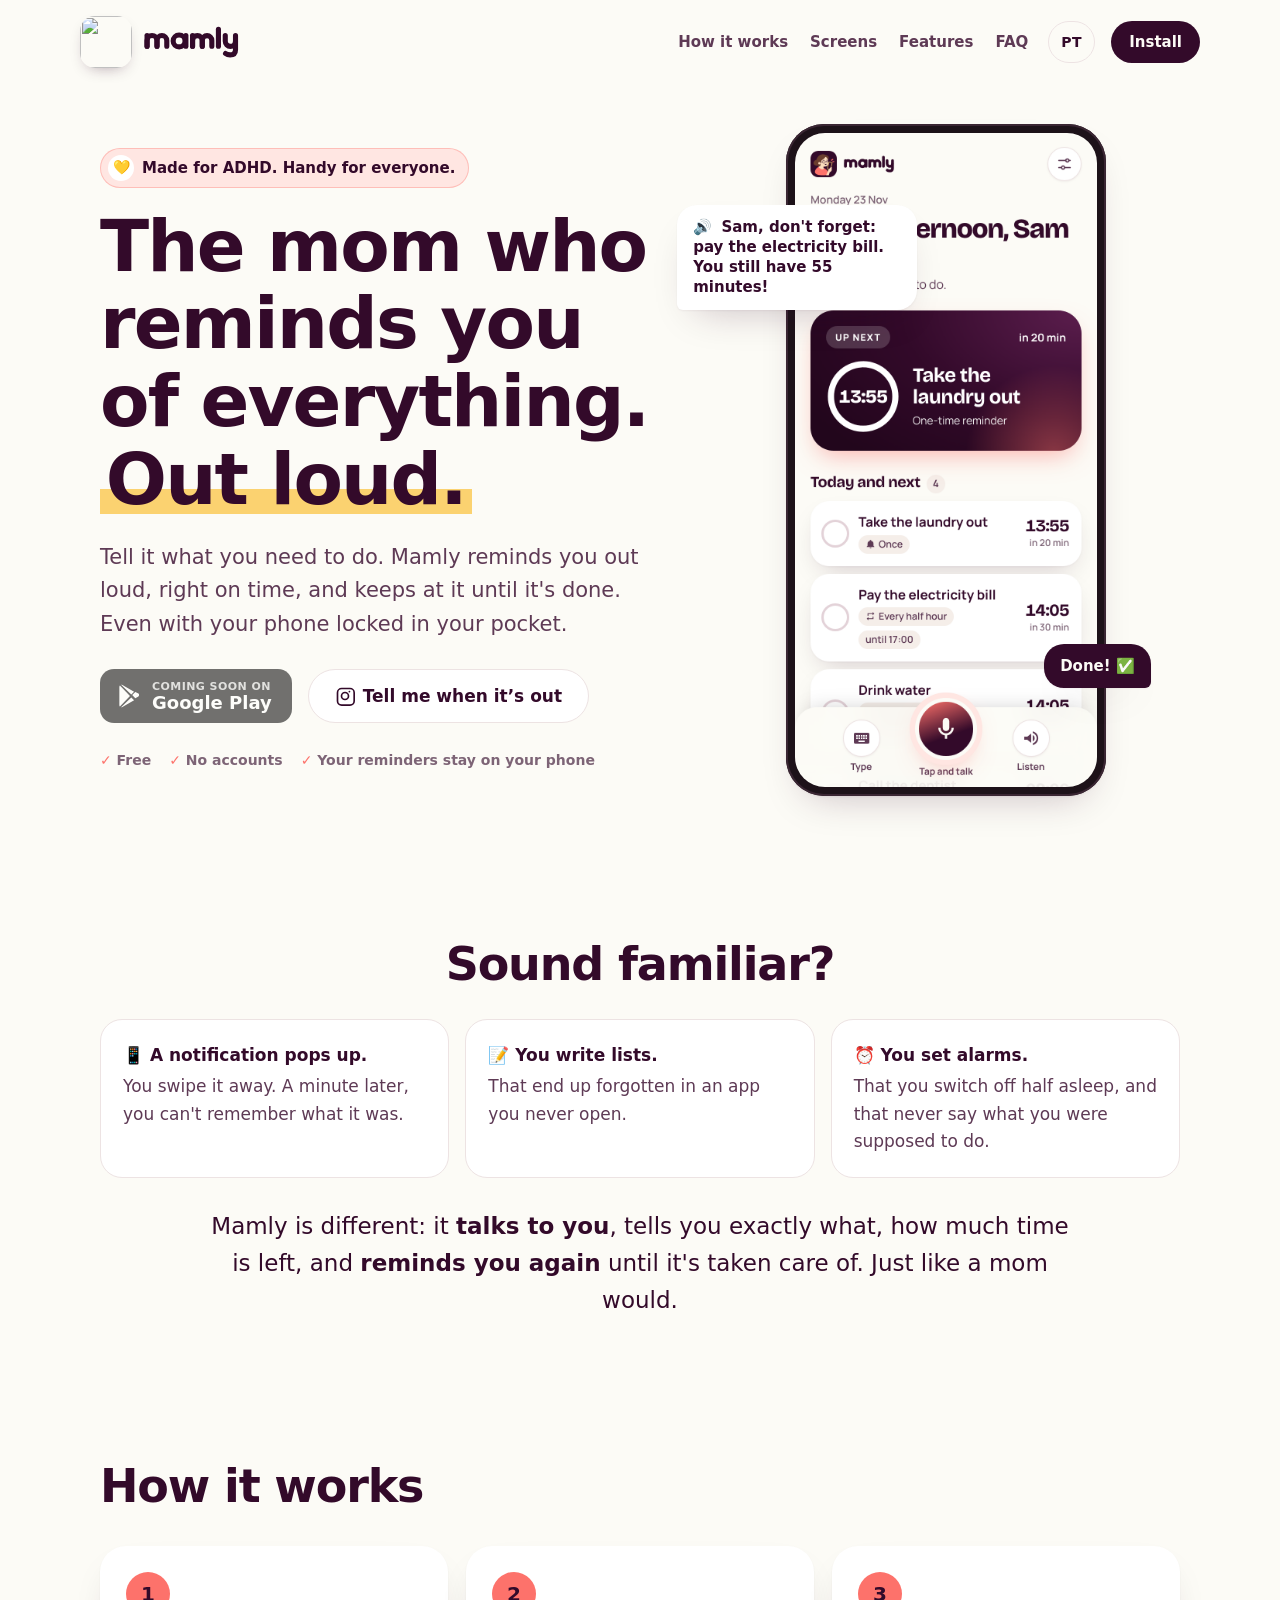
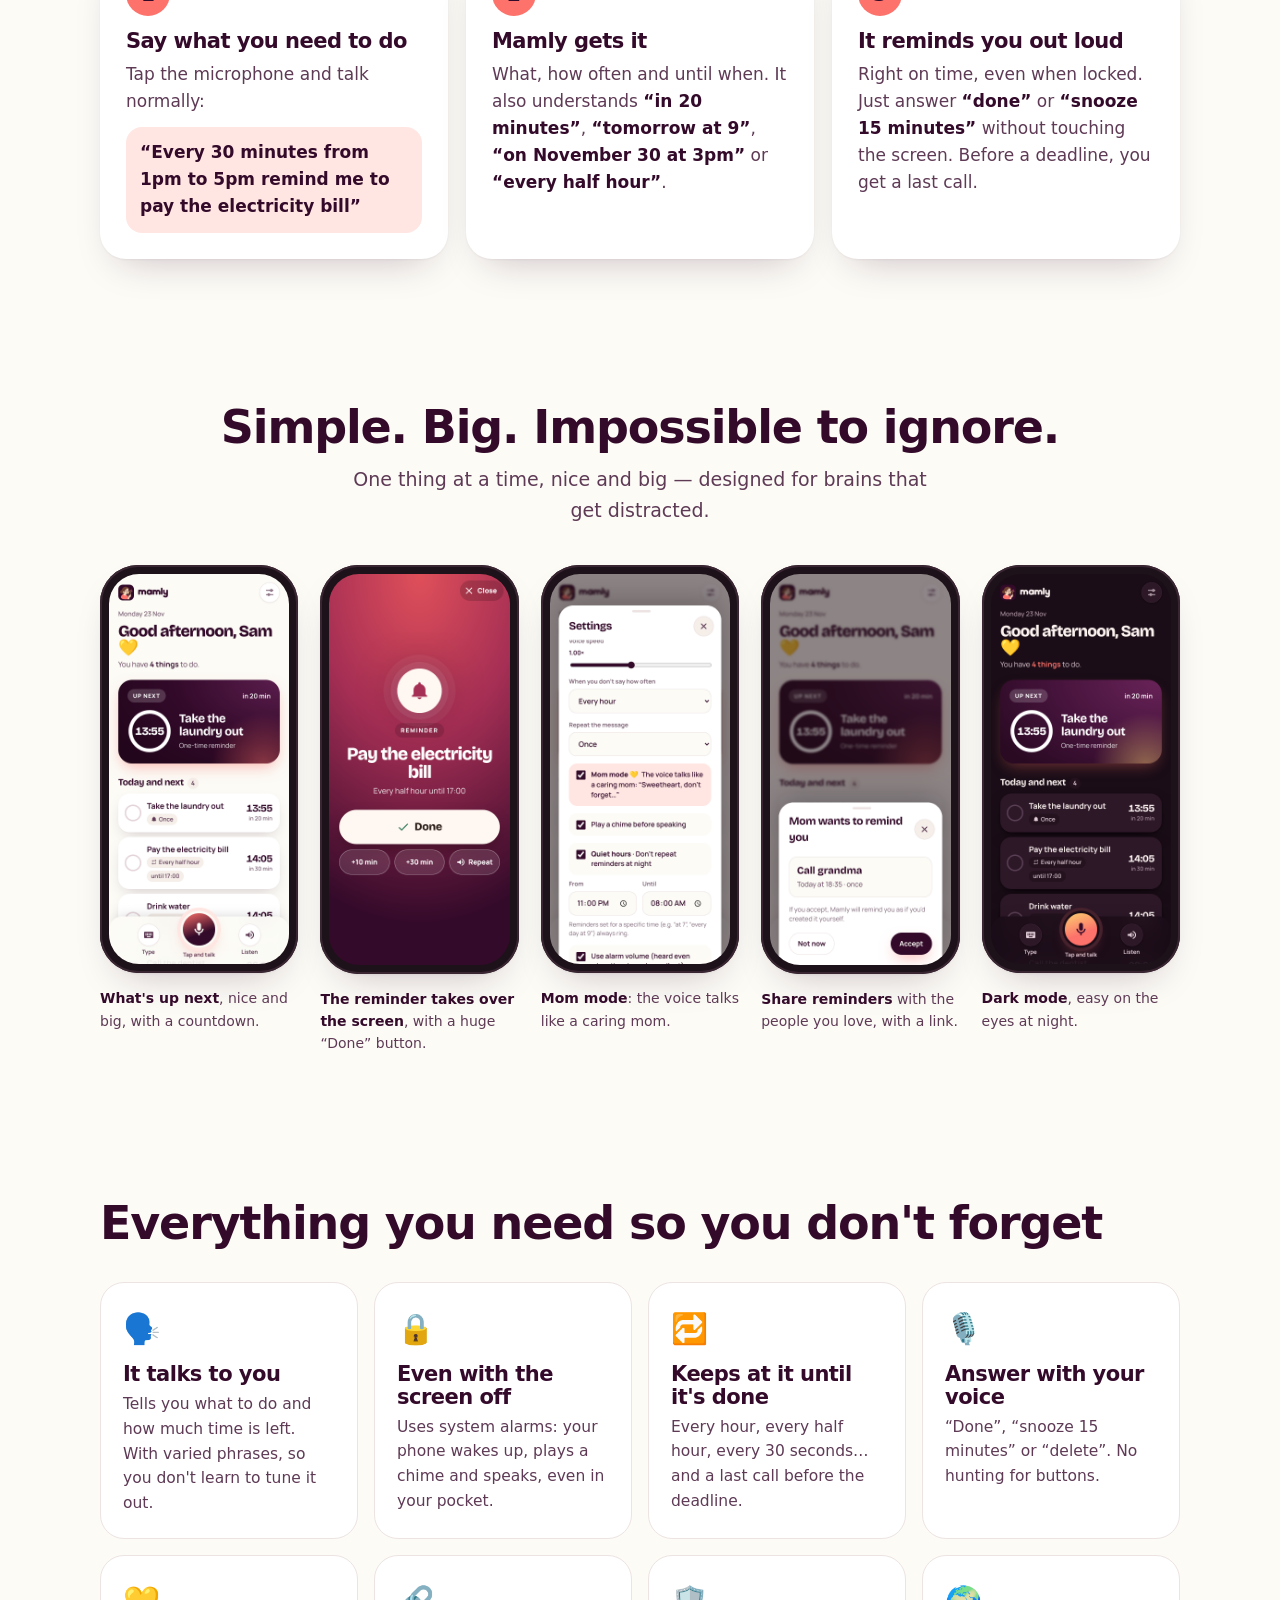
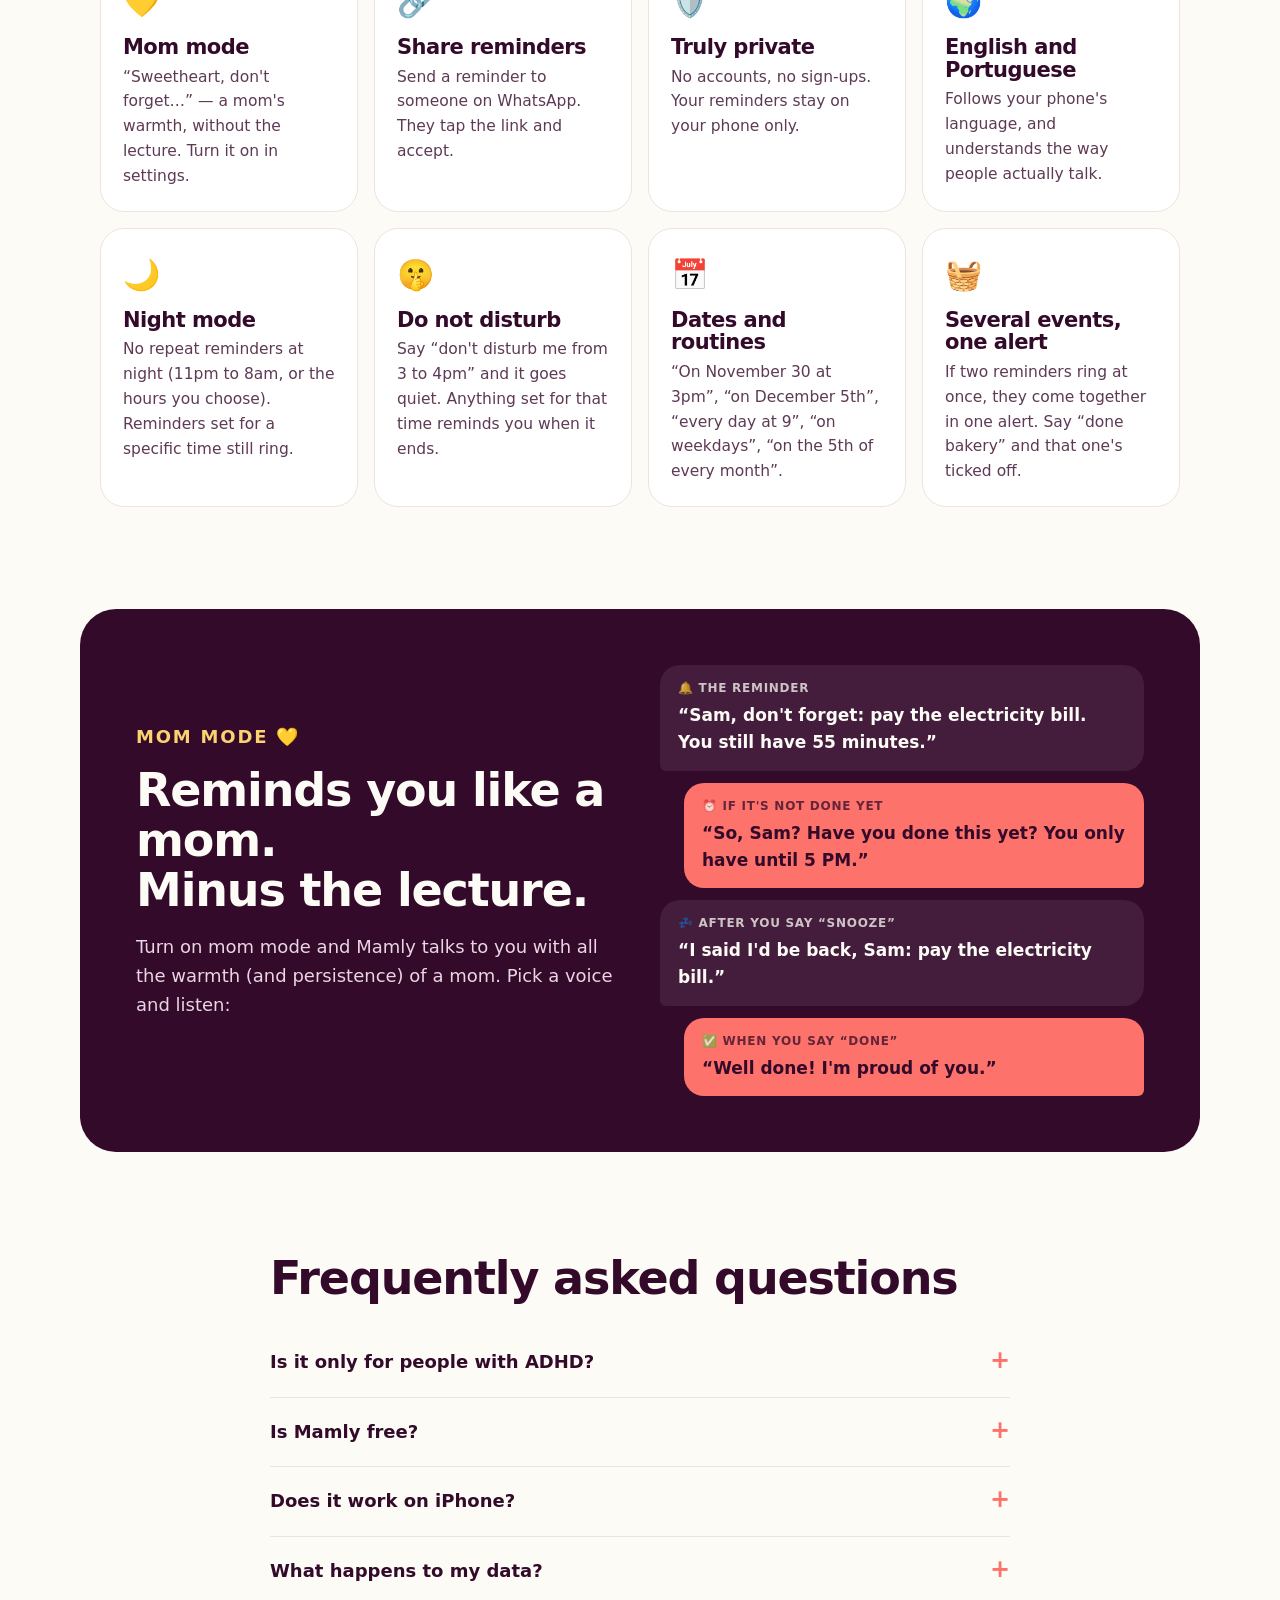
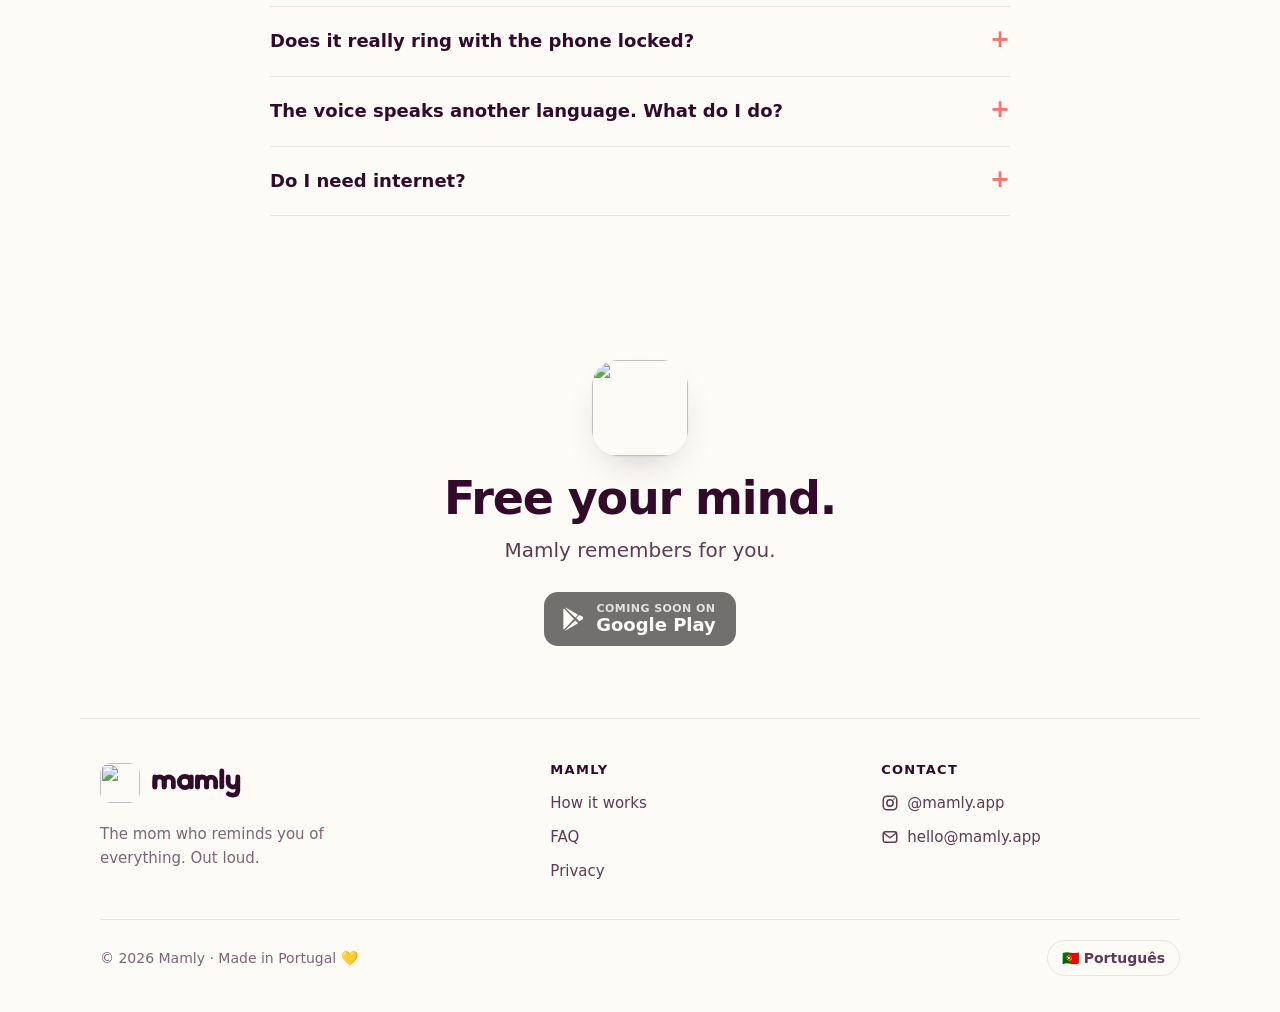
==== commit 353e6b73: "Site: datas («no dia 30 de novembro às 15h») Co-Authored-By: Claude Opus 5.5 <noreply@anthropic.com>" ====
--- a/site/index.html
+++ b/site/index.html
@@ -95,7 +95,7 @@
         <li>
           <span class="step-n">2</span>
           <h3>O Mamly percebe tudo</h3>
-          <p>O quê, de quanto em quanto tempo e até quando. Também percebe <q>daqui a 20 minutos</q>, <q>amanhã às 9</q> ou <q>de meia em meia hora</q>.</p>
+          <p>O quê, de quanto em quanto tempo e até quando. Também percebe <q>daqui a 20 minutos</q>, <q>amanhã às 9</q>, <q>no dia 30 de novembro às 15h</q> ou <q>de meia em meia hora</q>.</p>
         </li>
         <li>
           <span class="step-n">3</span>
@@ -132,7 +132,7 @@
         <article><span class="fi">🇵🇹</span><h3>Em português de Portugal</h3><p>Percebe a forma como falamos e responde com voz portuguesa.</p></article>
         <article><span class="fi">🌙</span><h3>Modo noite</h3><p>De noite não repete avisos (das 23h às 8h, ou o horário que escolheres). O que tem hora marcada toca na mesma.</p></article>
         <article><span class="fi">🤫</span><h3>Não me incomodes</h3><p>Diz «não me incomodes das 15h às 16h» e fica calado. O que tinha hora marcada avisa-te no fim.</p></article>
-        <article><span class="fi">📅</span><h3>Todos os dias</h3><p>«Todos os dias às 9h tomar a medicação», «de segunda a sexta», «dia 5 de cada mês».</p></article>
+        <article><span class="fi">📅</span><h3>Datas e rotinas</h3><p>«No dia 30 de novembro às 15h», «a 5 de dezembro», «todos os dias às 9h», «de segunda a sexta», «dia 5 de cada mês».</p></article>
         <article><span class="fi">🧺</span><h3>Vários eventos, um aviso</h3><p>Se dois lembretes tocam ao mesmo tempo, junta-os num só aviso. Dizes «feito padaria» e ele risca esse.</p></article>
       </div>
     </section>
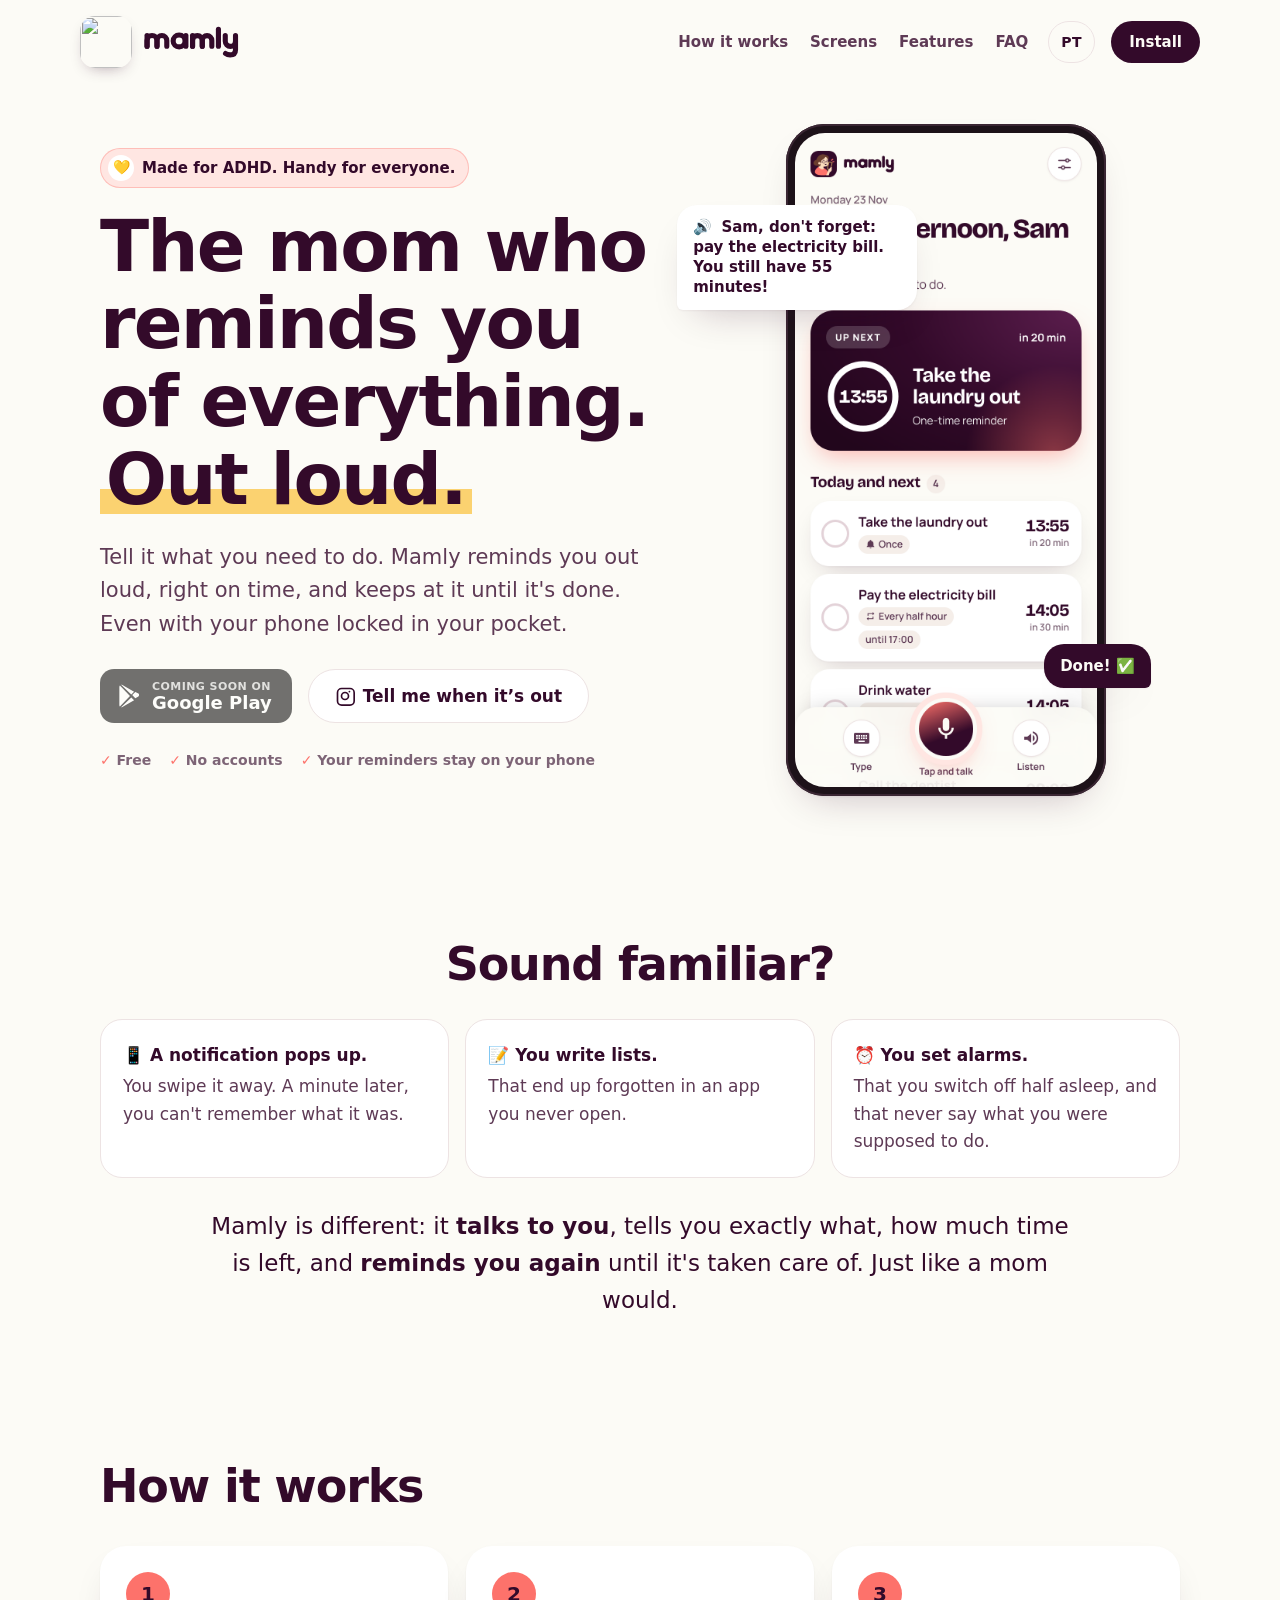
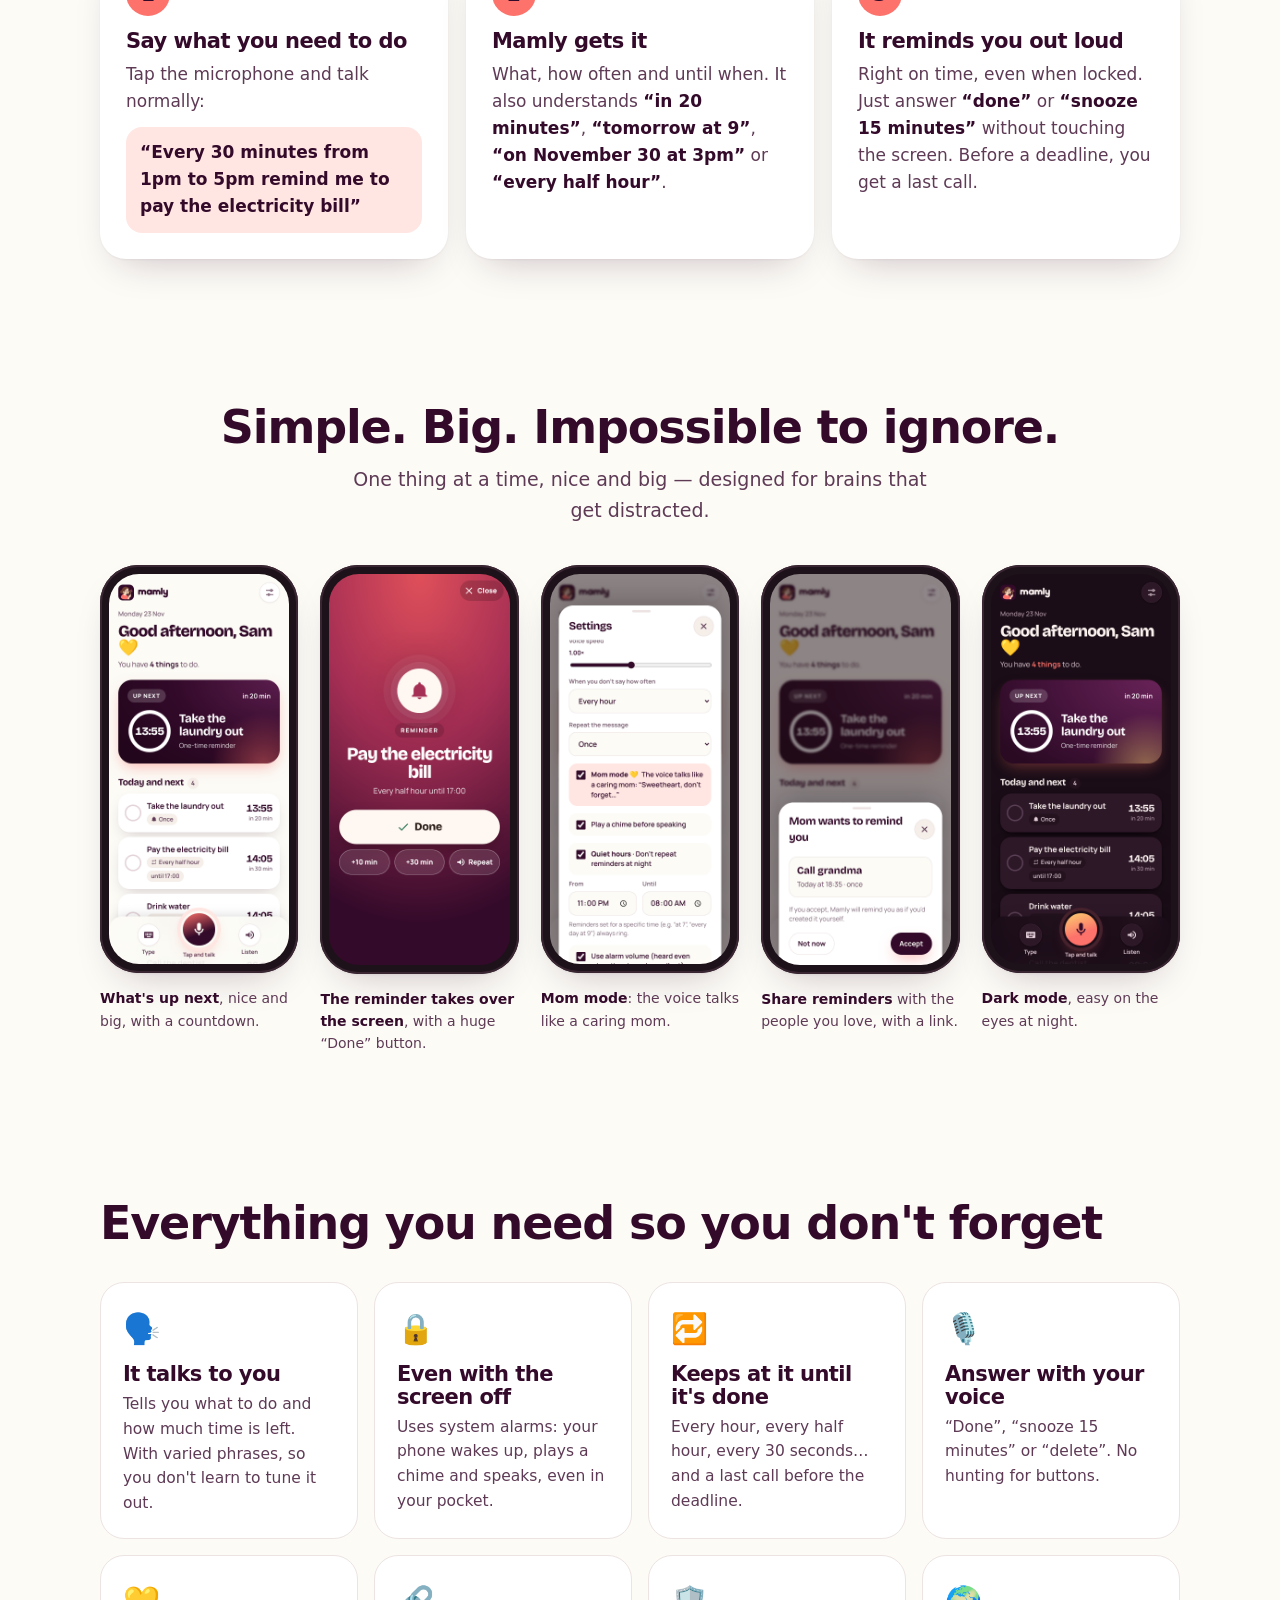
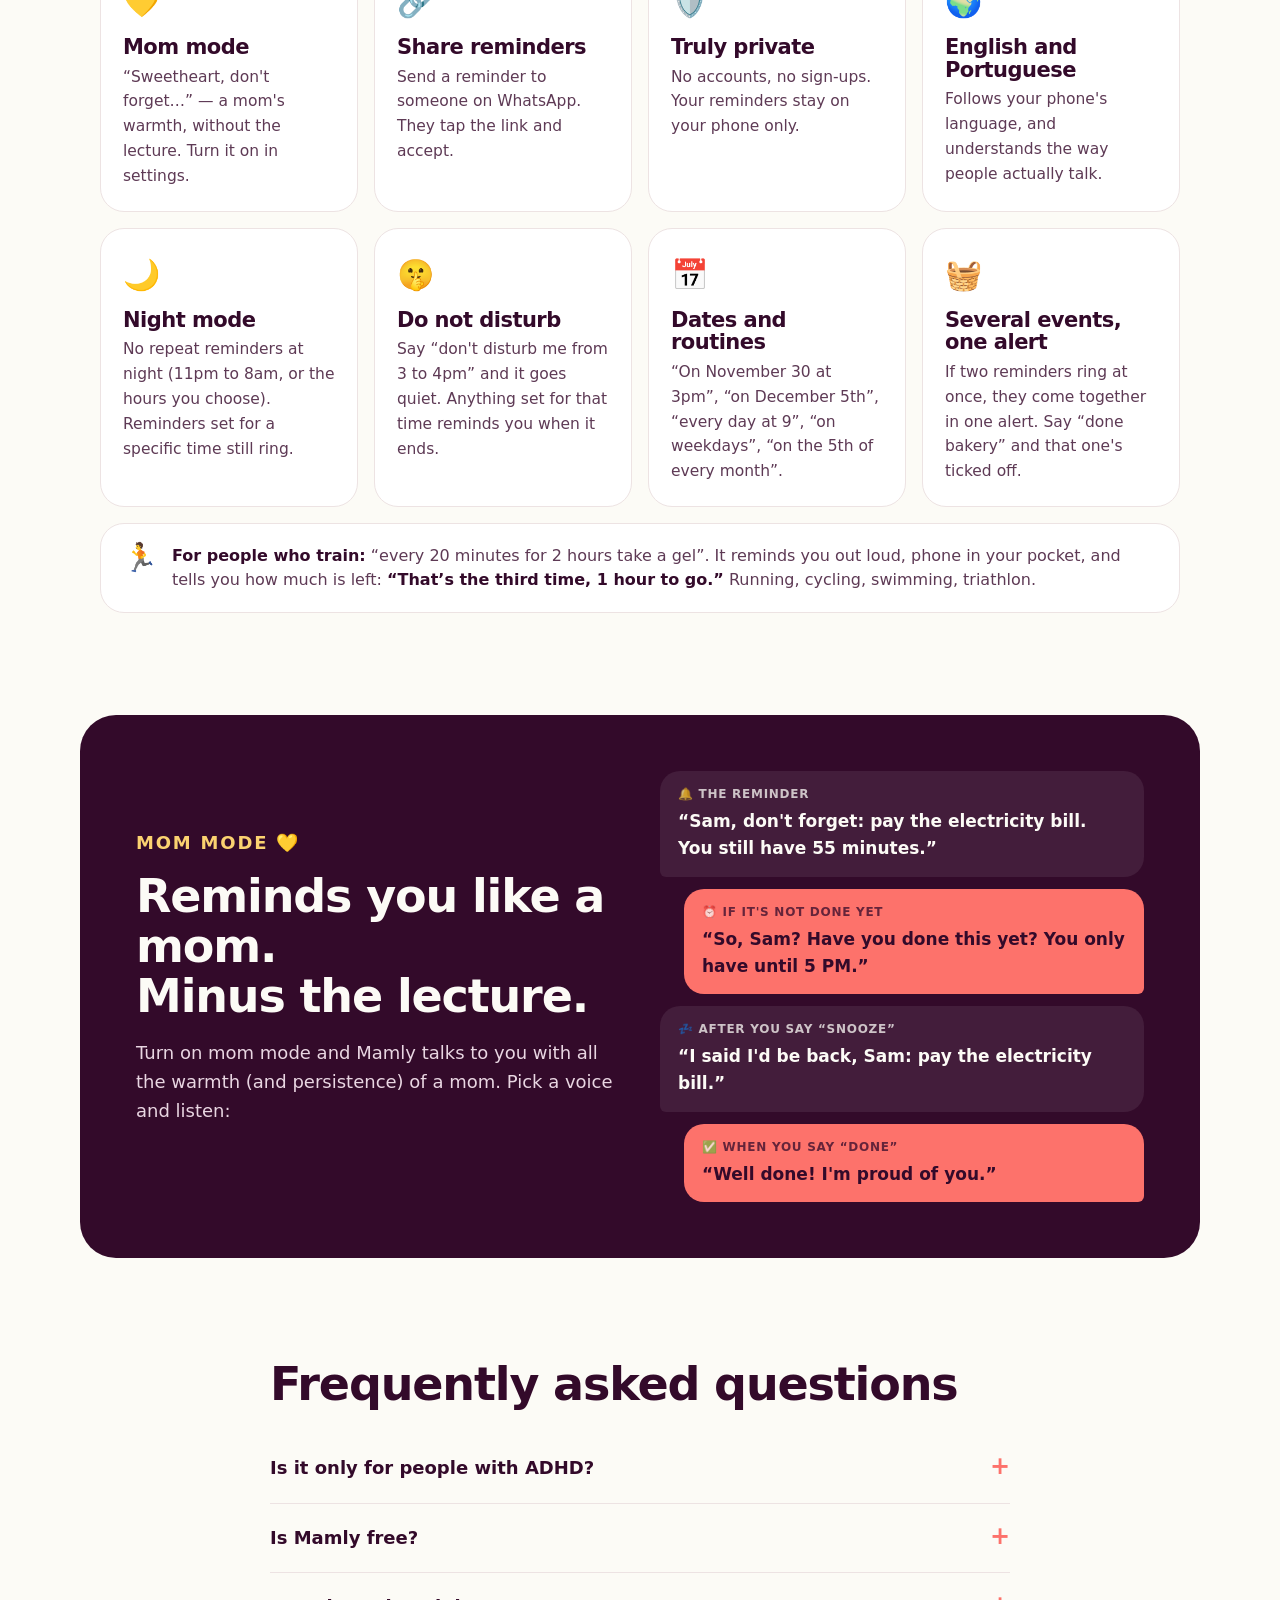
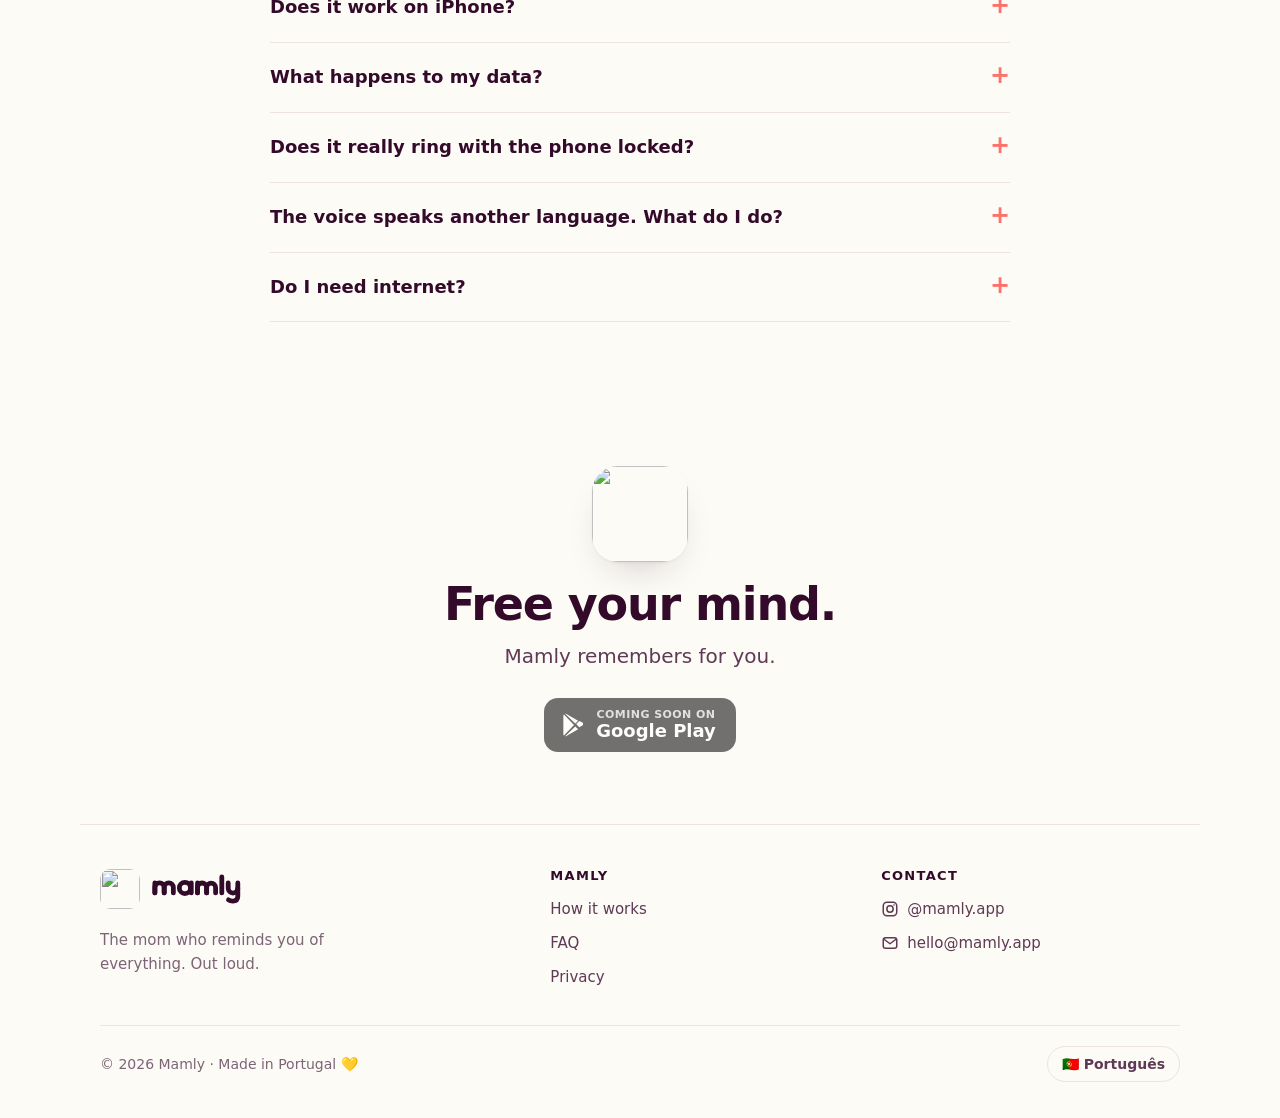
==== commit b3d4f4bd: "Site: linha «Para quem treina» Co-Authored-By: Claude Opus 5.5 <noreply@anthropic.com> Claude-Sessio" ====
--- a/site/index.html
+++ b/site/index.html
@@ -35,7 +35,7 @@
       <img src="app/icon.svg" alt="" width="36" height="36">
       <svg viewBox="200 776 852 288" aria-hidden="true"><g fill="none" stroke="currentColor" stroke-width="46" stroke-linecap="round" stroke-linejoin="round"><path d="M227.5 862V958"/><path d="M227.5 958V906A44.75 44.75 0 0 1 317 906V958"/><path d="M317 958V906A44 44 0 0 1 405 906V958"/><circle cx="516" cy="910" r="53.5"/><path d="M577 862V958"/><path d="M637 862V958"/><path d="M637 958V906A43.75 43.75 0 0 1 724.5 906V958"/><path d="M724.5 958V906A43 43 0 0 1 810.5 906V958"/><path d="M870 805V958"/><path d="M931.5 862V913A46.1 46.1 0 0 0 1023.7 913"/><path d="M1023.7 862V990Q1023.7 1036 975 1036Q950 1036 934 1024"/></g></svg>
     </a>
-    <nav class="nav-links" aria-label="Secções">
+    <nav class="nav-links" id="navLinks" aria-label="Secções">
       <a href="#como">Como funciona</a>
       <a href="#ecras">Ecrãs</a>
       <a href="#funcionalidades">Funcionalidades</a>
@@ -43,6 +43,8 @@
     </nav>
     <a class="lang-switch" href="en/" data-lang="en" hreflang="en" lang="en" title="View in English">EN</a>
     <a class="btn btn-small" href="#instalar" data-play-nav data-goatcounter-click="play-nav">Instalar</a>
+    <button class="nav-toggle" type="button" aria-label="Menu" aria-expanded="false" aria-controls="navLinks"><span></span><span></span><span></span></button>
+
   </header>
 
   <main id="top">
@@ -135,6 +137,7 @@
         <article><span class="fi">📅</span><h3>Datas e rotinas</h3><p>«No dia 30 de novembro às 15h», «a 5 de dezembro», «todos os dias às 9h», «de segunda a sexta», «dia 5 de cada mês».</p></article>
         <article><span class="fi">🧺</span><h3>Vários eventos, um aviso</h3><p>Se dois lembretes tocam ao mesmo tempo, junta-os num só aviso. Dizes «feito padaria» e ele risca esse.</p></article>
       </div>
+      <p class="sport-line"><span class="fi">🏃</span><span><b>Para quem treina:</b> «de 20 em 20 minutos durante 2 horas comer um gel». Ele avisa em voz alta, com o telemóvel no bolso, e diz quanto falta: <i>«É a terceira vez, falta 1 hora.»</i> Corrida, bicicleta, natação, triatlo.</span></p>
     </section>
 
     <!-- modo mãe -->
--- a/site/site.css
+++ b/site/site.css
@@ -57,10 +57,28 @@
 .nav-links { display: flex; gap: 22px; margin-left: auto; font-weight: 600; font-size: 15px; }
 .nav-links a { text-decoration: none; color: var(--ink-2); }
 .nav-links a:hover { color: var(--ink); }
+.nav-toggle { display: none; }
 @media (max-width: 820px) {
   .nav-links { display: none; }
   .nav .lang-switch { margin-left: auto; }
   .nav .btn-small { margin-left: 0; }
+  /* menu hambúrguer */
+  .nav { gap: 10px; }
+  .nav-toggle {
+    display: grid; place-content: center; gap: 5px; width: 44px; height: 42px; padding: 0; border-radius: 999px;
+    border: 1.5px solid var(--line); background: none; color: var(--ink); cursor: pointer;
+  }
+  .nav-toggle span { display: block; width: 18px; height: 2px; border-radius: 2px; background: currentColor; transition: transform .2s, opacity .2s; }
+  .nav.open .nav-toggle span:nth-child(1) { transform: translateY(7px) rotate(45deg); }
+  .nav.open .nav-toggle span:nth-child(2) { opacity: 0; }
+  .nav.open .nav-toggle span:nth-child(3) { transform: translateY(-7px) rotate(-45deg); }
+  .nav.open .nav-links {
+    display: flex; flex-direction: column; gap: 2px; position: absolute; left: 12px; right: 12px; top: calc(100% - 4px);
+    margin: 0; padding: 8px; background: var(--card); border: 1px solid var(--line); border-radius: 22px;
+    box-shadow: 0 24px 50px -20px rgba(51,10,42,.35);
+  }
+  .nav.open .nav-links a { padding: 14px 16px; border-radius: 14px; font-size: 17px; color: var(--ink); }
+  .nav.open .nav-links a:active { background: var(--bg-2, rgba(0,0,0,.05)); }
 }
 
 /* botões */
@@ -224,3 +242,9 @@
 .sponsor-card p:not(.eyebrow) { max-width: 560px; margin: 14px auto 24px; color: var(--ink-2); }
 .btn-soft { background: var(--card); color: var(--ink); border: 1.5px solid var(--line); box-shadow: none; }
 @media (prefers-reduced-motion: reduce) { * { transition: none !important; scroll-behavior: auto !important; } }
+
+/* linha «para quem treina» */
+.sport-line { display: flex; gap: 14px; align-items: flex-start; margin: 16px 0 0; padding: 20px 22px; border-radius: 24px; background: var(--card); border: 1px solid var(--line); color: var(--ink-2); font-size: 16px; line-height: 1.5; }
+.sport-line .fi { margin: 0; font-size: 28px; line-height: 1; }
+.sport-line b { color: var(--ink); }
+.sport-line i { color: var(--ink); font-style: normal; font-weight: 700; }
